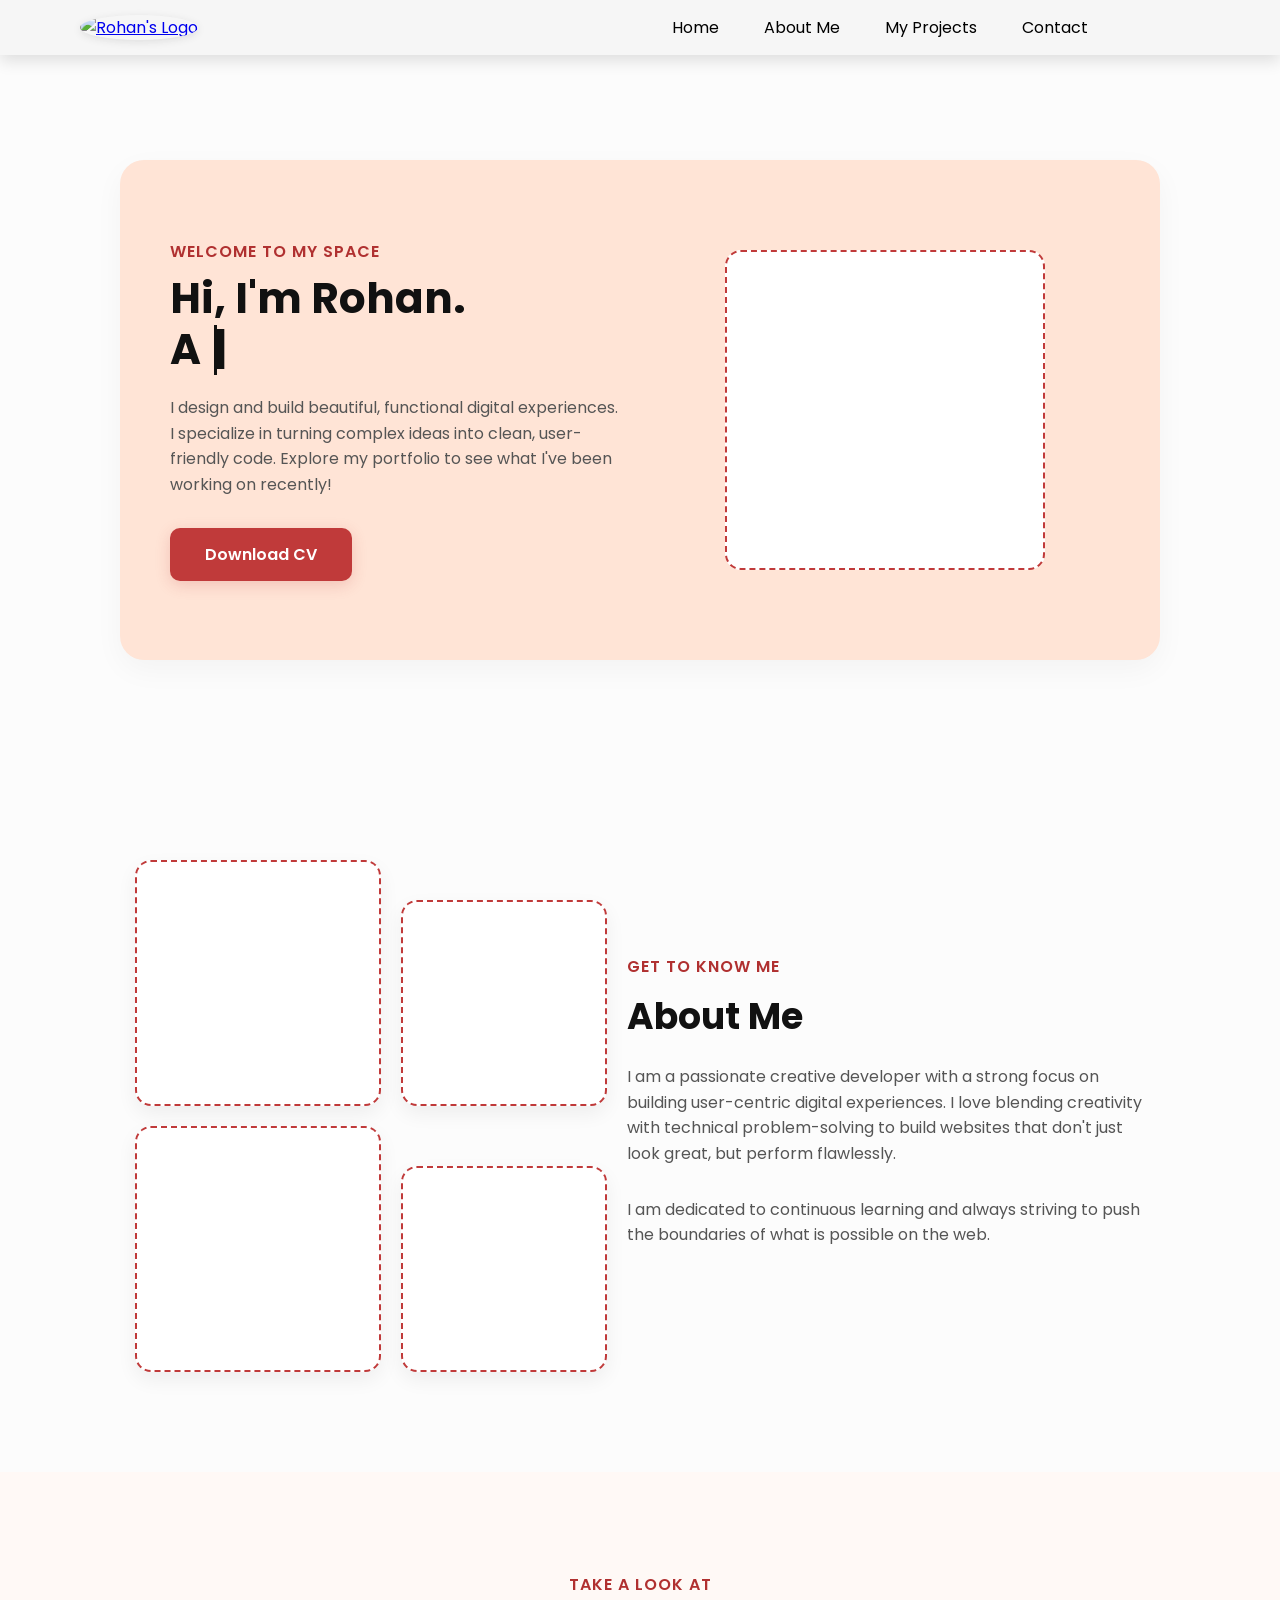
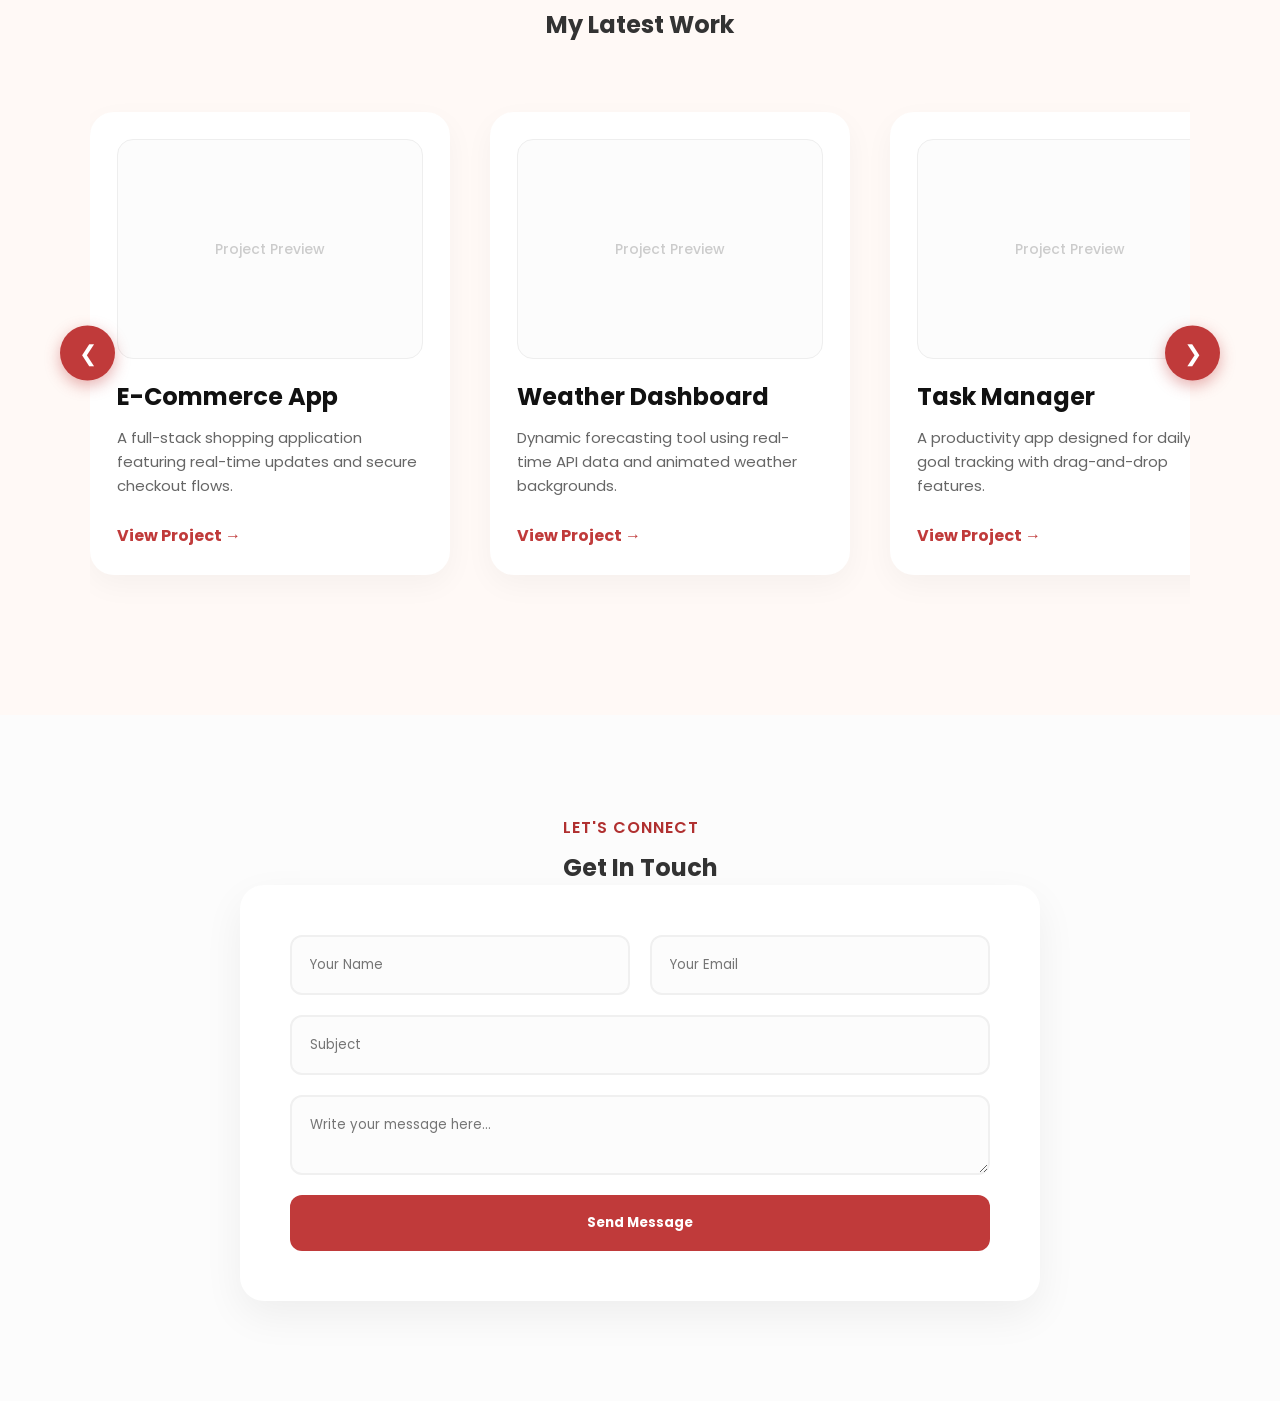
==== index.html @ f11933ed "Add files via upload" ====
<!DOCTYPE html>
<html lang="en">
<head>
    <meta charset="UTF-8">
    <meta name="viewport" content="width=device-width, initial-scale=1.0">
    <title>Rohan - Portfolio</title>
    <link rel="preconnect" href="https://fonts.googleapis.com">
    <link rel="preconnect" href="https://fonts.gstatic.com" crossorigin>
    <link href="https://fonts.googleapis.com/css2?family=Poppins:wght@400;600;700&display=swap" rel="stylesheet">
    <style>
        html {
            scroll-behavior: smooth; 
        }

        * {
            margin: 0;
            padding: 0;
            box-sizing: border-box;
            font-family: 'Poppins', sans-serif;
        }

        body {
            background-color: #fcfcfc;
            color: #333;
            /* Added padding-top because the navbar is now fixed and sits on top of content */
            padding-top: 100px; 
        }

        /* --- FIXED NAVIGATION BAR --- */
        nav {
            display: flex;
            justify-content: space-between;
            align-items: center;
            padding: 15px 80px; 
            background-color: rgba(245, 245, 245, 0.85); /* Semi-transparent */
            backdrop-filter: blur(12px); /* Modern "Frosted Glass" effect */
            box-shadow: 0 6px 15px rgba(0,0,0,0.12); 
            position: fixed; /* Locked to the top */
            width: 100%;
            top: 0;
            left: 0;
            z-index: 2000;
        }

        .nav-logo {
            width: 60px; 
            height: 60px;
            border-radius: 50%; 
            object-fit: cover; 
            box-shadow: 0 2px 8px rgba(0,0,0,0.1); 
            transition: transform 0.4s cubic-bezier(0.175, 0.885, 0.32, 1.275);
        }

        .nav-logo:hover {
            transform: scale(1.15) rotate(5deg); 
        }

        nav .right { margin-right: 10%; }
        nav ul { display: flex; list-style: none; gap: 45px; }
        nav ul li a {
            text-decoration: none;
            color: #000000; 
            font-weight: 400;
            position: relative;
            padding-bottom: 5px; 
            transition: color 0.3s ease; 
        }

        nav ul li a::after {
            content: '';
            position: absolute;
            left: 0;
            bottom: 0;
            width: 100%;
            height: 3px;               
            background-color: #c03a3a; 
            transform: scaleX(0);      
            transform-origin: center;  
            transition: transform 0.3s ease-in-out; 
        }

        nav ul li a:hover::after { transform: scaleX(1); }
        nav ul li a:hover { color: #c03a3a; }

        /* --- HERO SECTION --- */
        .hero-section {
            padding: 60px 80px 80px 80px; 
            display: flex;
            justify-content: center;
            margin: 0 40px; 
        }

        .hero-container {
            background-color: #ffe4d6; 
            width: 100%;
            max-width: 1100px;
            min-height: 500px; 
            display: flex;
            align-items: center; 
            justify-content: space-between;
            padding: 60px 50px; 
            border-radius: 24px; 
            box-shadow: 0 10px 30px rgba(0, 0, 0, 0.04); 
            gap: 40px;
        }

        .hero-text { flex: 1; min-height: 200px; }
        .subheading {
            color: #b03030; 
            font-weight: 600;
            font-size: 16px;
            text-transform: uppercase;
            letter-spacing: 1px;
            margin-bottom: 10px;
        }

        .hero-text h2 {
            font-size: 42px;
            font-weight: 700;
            line-height: 1.2;
            color: #111;
            margin-bottom: 20px;
        }

        .cursor { display: inline-block; width: 3px; background-color: #111; margin-left: 4px; animation: blink 0.8s infinite; }
        @keyframes blink { 0%, 100% { opacity: 1; } 50% { opacity: 0; } }

        p.description { font-size: 16px; color: #555; line-height: 1.6; margin-bottom: 30px; }

        .hero-btn {
            display: inline-block;
            background-color: #c03a3a;
            color: #fff;
            text-decoration: none;
            padding: 14px 35px;
            border-radius: 10px;
            font-weight: 600;
            transition: all 0.3s ease;
            box-shadow: 0 4px 15px rgba(192, 58, 58, 0.2);
        }

        .hero-btn:hover { background-color: #a02e2e; transform: translateY(-3px); box-shadow: 0 8px 20px rgba(192, 58, 58, 0.3); }

        .hero-image-area { flex: 1; display: flex; justify-content: center; align-items: center; }
        .hero-image-placeholder {
            width: 320px;
            height: 320px;
            background-color: #ffffff; 
            border: 2px dashed #c03a3a; 
            border-radius: 16px; 
            transition: all 0.4s cubic-bezier(0.175, 0.885, 0.32, 1.275);
            cursor: pointer; 
        }

        .hero-image-placeholder:hover { transform: scale(1.05) rotate(-2deg); box-shadow: 0 15px 35px rgba(192, 58, 58, 0.15); }

        /* --- ABOUT SECTION --- */
        .about-section { padding: 80px 80px 60px 80px; display: flex; justify-content: center; margin: 0 40px; }
        .about-container { width: 100%; max-width: 1100px; display: flex; align-items: center; justify-content: space-between; gap: 60px; padding: 40px 15px; }
        .about-images-wrapper { flex: 1; max-width: 450px; }
        .about-image-grid { display: grid; grid-template-columns: repeat(2, 1fr); gap: 20px; }
        .img-slot {
            width: 100%;
            aspect-ratio: 1; 
            background-color: #ffffff;
            border: 2px dashed #c03a3a; 
            border-radius: 16px;
            box-shadow: 0 8px 20px rgba(0,0,0,0.06);
            animation: float 4s ease-in-out infinite;
        }

        .img-slot:nth-child(even) { margin-top: 40px; }
        @keyframes float { 0% { transform: translateY(0px); } 50% { transform: translateY(-15px); } 100% { transform: translateY(0px); } }

        .about-text { flex: 1.2; }
        .about-text h2 { font-size: 36px; font-weight: 700; color: #111; margin-bottom: 20px; }

        /* --- PROJECTS SECTION (LIGHT COLOUR FILL) --- */
        .projects-section {
            background-color: #fff9f6; /* Very light themed fill */
            padding: 100px 80px;
            display: flex;
            flex-direction: column;
            align-items: center;
            width: 100%;
        }

        .projects-header { text-align: center; margin-bottom: 50px; width: 100%; max-width: 1100px; }

        .carousel-container { position: relative; width: 100%; max-width: 1100px; display: flex; align-items: center; }

        .scroll-arrow {
            position: absolute;
            top: 50%;
            transform: translateY(-50%);
            background-color: #c03a3a;
            color: #fff;
            border: none;
            border-radius: 50%;
            width: 55px;
            height: 55px;
            font-size: 22px;
            cursor: pointer;
            box-shadow: 0 5px 15px rgba(192, 58, 58, 0.4);
            display: flex;
            align-items: center;
            justify-content: center;
            transition: all 0.3s ease;
            z-index: 10;
        }

        .scroll-arrow:hover { background-color: #a02e2e; transform: translateY(-50%) scale(1.15); }
        .left-arrow { left: -30px; }
        .right-arrow { right: -30px; }

        .projects-wrapper {
            display: flex;
            gap: 40px;
            width: 100%;
            overflow-x: auto; 
            padding: 20px 10px 40px 10px; 
            scroll-snap-type: x mandatory; 
            scrollbar-width: none; /* Hide scrollbar for clean look */
        }

        .projects-wrapper::-webkit-scrollbar { display: none; }

        .project-card {
            min-width: 360px; 
            background-color: #fff;
            border-radius: 24px;
            padding: 25px;
            border: 2px solid transparent;
            box-shadow: 0 10px 30px rgba(0,0,0,0.04);
            scroll-snap-align: start; 
            transition: all 0.4s cubic-bezier(0.165, 0.84, 0.44, 1);
        }

        /* POP ANIMATION ON HOVER */
        .project-card:hover {
            transform: translateY(-15px) scale(1.02);
            border-color: #c03a3a;
            box-shadow: 0 20px 40px rgba(192, 58, 58, 0.12); 
        }

        .project-img {
            width: 100%;
            height: 220px;
            background-color: #fcfcfc;
            border: 1px solid #eee;
            border-radius: 16px;
            margin-bottom: 20px;
            overflow: hidden;
            position: relative;
        }

        /* ZOOM ANIMATION FOR IMAGE SLOT */
        .project-img::after {
            content: 'Project Preview';
            position: absolute;
            top: 50%; left: 50%;
            transform: translate(-50%, -50%);
            color: #ccc;
            font-size: 14px;
            font-weight: 500;
            transition: transform 0.5s ease;
        }

        .project-card:hover .project-img::after { transform: translate(-50%, -50%) scale(1.4); color: #c03a3a; }

        .project-info h3 { font-size: 24px; color: #111; margin-bottom: 12px; }
        .project-info p { font-size: 15px; color: #666; margin-bottom: 25px; line-height: 1.6; }

        .project-link {
            color: #c03a3a;
            font-weight: 700;
            text-decoration: none;
            display: inline-flex;
            align-items: center;
            gap: 8px;
        }

        /* --- CONTACT SECTION --- */
        .contact-section { padding: 100px 80px; display: flex; flex-direction: column; align-items: center; }
        .contact-container {
            width: 100%;
            max-width: 800px;
            background-color: #fff;
            padding: 50px;
            border-radius: 24px;
            box-shadow: 0 15px 40px rgba(0, 0, 0, 0.06);
        }

        .contact-form { display: flex; flex-direction: column; gap: 20px; }
        .input-row { display: flex; gap: 20px; }
        .input-row input { flex: 1; }
        .contact-form input, .contact-form textarea {
            width: 100%; padding: 18px; border: 2px solid #f0f0f0; border-radius: 12px; background-color: #fcfcfc; transition: all 0.3s ease; outline: none;
        }
        .contact-form input:focus, .contact-form textarea:focus { border-color: #c03a3a; background-color: #fff; box-shadow: 0 0 0 4px rgba(192, 58, 58, 0.08); }
        .submit-btn {
            background-color: #c03a3a; color: #fff; border: none; padding: 18px; border-radius: 12px; font-weight: 700; cursor: pointer; transition: all 0.3s ease;
        }
        .submit-btn:hover { background-color: #a02e2e; transform: scale(1.02); }

        /* --- ADVANCED SCROLL REVEALS --- */
        .fade-in-up { opacity: 0; transform: translateY(40px); transition: all 0.8s ease-out; }
        .fade-in-left { opacity: 0; transform: translateX(-50px); transition: all 1.2s ease-out; }
        .fade-in-right { opacity: 0; transform: translateX(50px); transition: all 1.2s ease-out; }
        
        /* New Scale-in animation specifically for Project Cards */
        .pop-in { opacity: 0; transform: scale(0.9); transition: all 0.6s cubic-bezier(0.175, 0.885, 0.32, 1.275); }
        
        .visible { opacity: 1; transform: translate(0) scale(1); }
    </style>
</head>
<body>
   <header>
        <nav>
            <div class="left">
                <a href="#"><img src="WhatsApp Image 2026-06-02 at 3.08.14 PM.jpeg" alt="Rohan's Logo" class="nav-logo"></a>
            </div>
            <div class="right">
                <ul>
                    <li><a href="#home">Home</a></li>
                    <li><a href="#about">About Me</a></li>
                    <li><a href="#projects">My Projects</a></li>
                    <li><a href="#contact">Contact</a></li>
                </ul>
            </div>
        </nav>
   </header>

   <main>
       <section id="home" class="hero-section">
           <div class="hero-container fade-in-up">
               <div class="hero-text">
                   <p class="subheading">Welcome to my space</p>
                   <h2>
                       <span id="line1"></span><br>
                       <span id="line2"></span>
                       <span id="cursor" class="cursor">|</span>
                   </h2>
                   <p class="description">I design and build beautiful, functional digital experiences. I specialize in turning complex ideas into clean, user-friendly code. Explore my portfolio to see what I've been working on recently!</p>
                   <a href="#" class="hero-btn">Download CV</a>
               </div>
               <div class="hero-image-area">
                   <div class="hero-image-placeholder"></div>
               </div>
           </div>
       </section>

       <section id="about" class="about-section">
           <div class="about-container">
               <div class="about-images-wrapper fade-in-right">
                   <div class="about-image-grid">
                       <div class="img-slot"></div>
                       <div class="img-slot"></div>
                       <div class="img-slot"></div>
                       <div class="img-slot"></div>
                   </div>
               </div>
               <div class="about-text fade-in-left">
                   <p class="subheading">Get to know me</p>
                   <h2>About Me</h2>
                   <p class="description">I am a passionate creative developer with a strong focus on building user-centric digital experiences. I love blending creativity with technical problem-solving to build websites that don't just look great, but perform flawlessly.</p>
                   <p class="description">I am dedicated to continuous learning and always striving to push the boundaries of what is possible on the web.</p>
               </div>
           </div>
       </section>

       <section id="projects" class="projects-section">
           <div class="projects-header fade-in-up">
               <p class="subheading">Take a look at</p>
               <h2>My Latest Work</h2>
           </div>

           <div class="carousel-container pop-in">
               <button class="scroll-arrow left-arrow" id="scrollLeftBtn">&#10094;</button>
               <div class="projects-wrapper" id="projectsSlider">
                   
                   <div class="project-card">
                       <div class="project-img"></div>
                       <div class="project-info">
                           <h3>E-Commerce App</h3>
                           <p>A full-stack shopping application featuring real-time updates and secure checkout flows.</p>
                           <a href="#" class="project-link">View Project &rarr;</a>
                       </div>
                   </div>

                   <div class="project-card">
                       <div class="project-img"></div>
                       <div class="project-info">
                           <h3>Weather Dashboard</h3>
                           <p>Dynamic forecasting tool using real-time API data and animated weather backgrounds.</p>
                           <a href="#" class="project-link">View Project &rarr;</a>
                       </div>
                   </div>

                   <div class="project-card">
                       <div class="project-img"></div>
                       <div class="project-info">
                           <h3>Task Manager</h3>
                           <p>A productivity app designed for daily goal tracking with drag-and-drop features.</p>
                           <a href="#" class="project-link">View Project &rarr;</a>
                       </div>
                   </div>

                   <div class="project-card">
                       <div class="project-img"></div>
                       <div class="project-info">
                           <h3>Agency Web</h3>
                           <p>A modern creative agency template featuring GSAP animations and clean typography.</p>
                           <a href="#" class="project-link">View Project &rarr;</a>
                       </div>
                   </div>

               </div>
               <button class="scroll-arrow right-arrow" id="scrollRightBtn">&#10095;</button>
           </div>
       </section>

       <section id="contact" class="contact-section">
           <div class="contact-header fade-in-up">
               <p class="subheading">Let's connect</p>
               <h2>Get In Touch</h2>
           </div>
           <div class="contact-container fade-in-up">
               <form class="contact-form">
                   <div class="input-row">
                       <input type="text" placeholder="Your Name" required>
                       <input type="email" placeholder="Your Email" required>
                   </div>
                   <input type="text" placeholder="Subject" required>
                   <textarea placeholder="Write your message here..." required></textarea>
                   <button type="submit" class="submit-btn">Send Message</button>
               </form>
           </div>
       </section>
   </main>

   <script>
       // TYPEWRITER
       const textLine1 = "Hi, I'm Rohan.";
       const textLine2 = "A Creative Designer & Developer.";
       const speed = 75; 
       let i = 0, j = 0;

       function typeWriter() {
           if (i < textLine1.length) {
               document.getElementById("line1").innerHTML += textLine1.charAt(i); i++;
               setTimeout(typeWriter, speed);
           } else if (j === 0) {
               setTimeout(typeLine2, 300); 
           }
       }
       function typeLine2() {
           if (j < textLine2.length) {
               document.getElementById("line2").innerHTML += textLine2.charAt(j); j++;
               setTimeout(typeLine2, speed);
           } else {
               document.getElementById("cursor").style.display = "none";
           }
       }
       window.onload = typeWriter;

       // INTERSECTION OBSERVER
       const observer = new IntersectionObserver((entries) => {
           entries.forEach(entry => {
               if (entry.isIntersecting) {
                   entry.target.classList.add('visible');
               }
           });
       }, { threshold: 0.1 });

       document.querySelectorAll('.fade-in-left, .fade-in-right, .fade-in-up, .pop-in').forEach((el) => {
           observer.observe(el);
       });

       // CAROUSEL LOGIC
       const slider = document.getElementById('projectsSlider');
       const scrollAmount = 400; 

       document.getElementById('scrollLeftBtn').addEventListener('click', () => {
           slider.scrollBy({ left: -scrollAmount, behavior: 'smooth' });
       });

       document.getElementById('scrollRightBtn').addEventListener('click', () => {
           slider.scrollBy({ left: scrollAmount, behavior: 'smooth' });
       });
   </script>
</body>
</html>
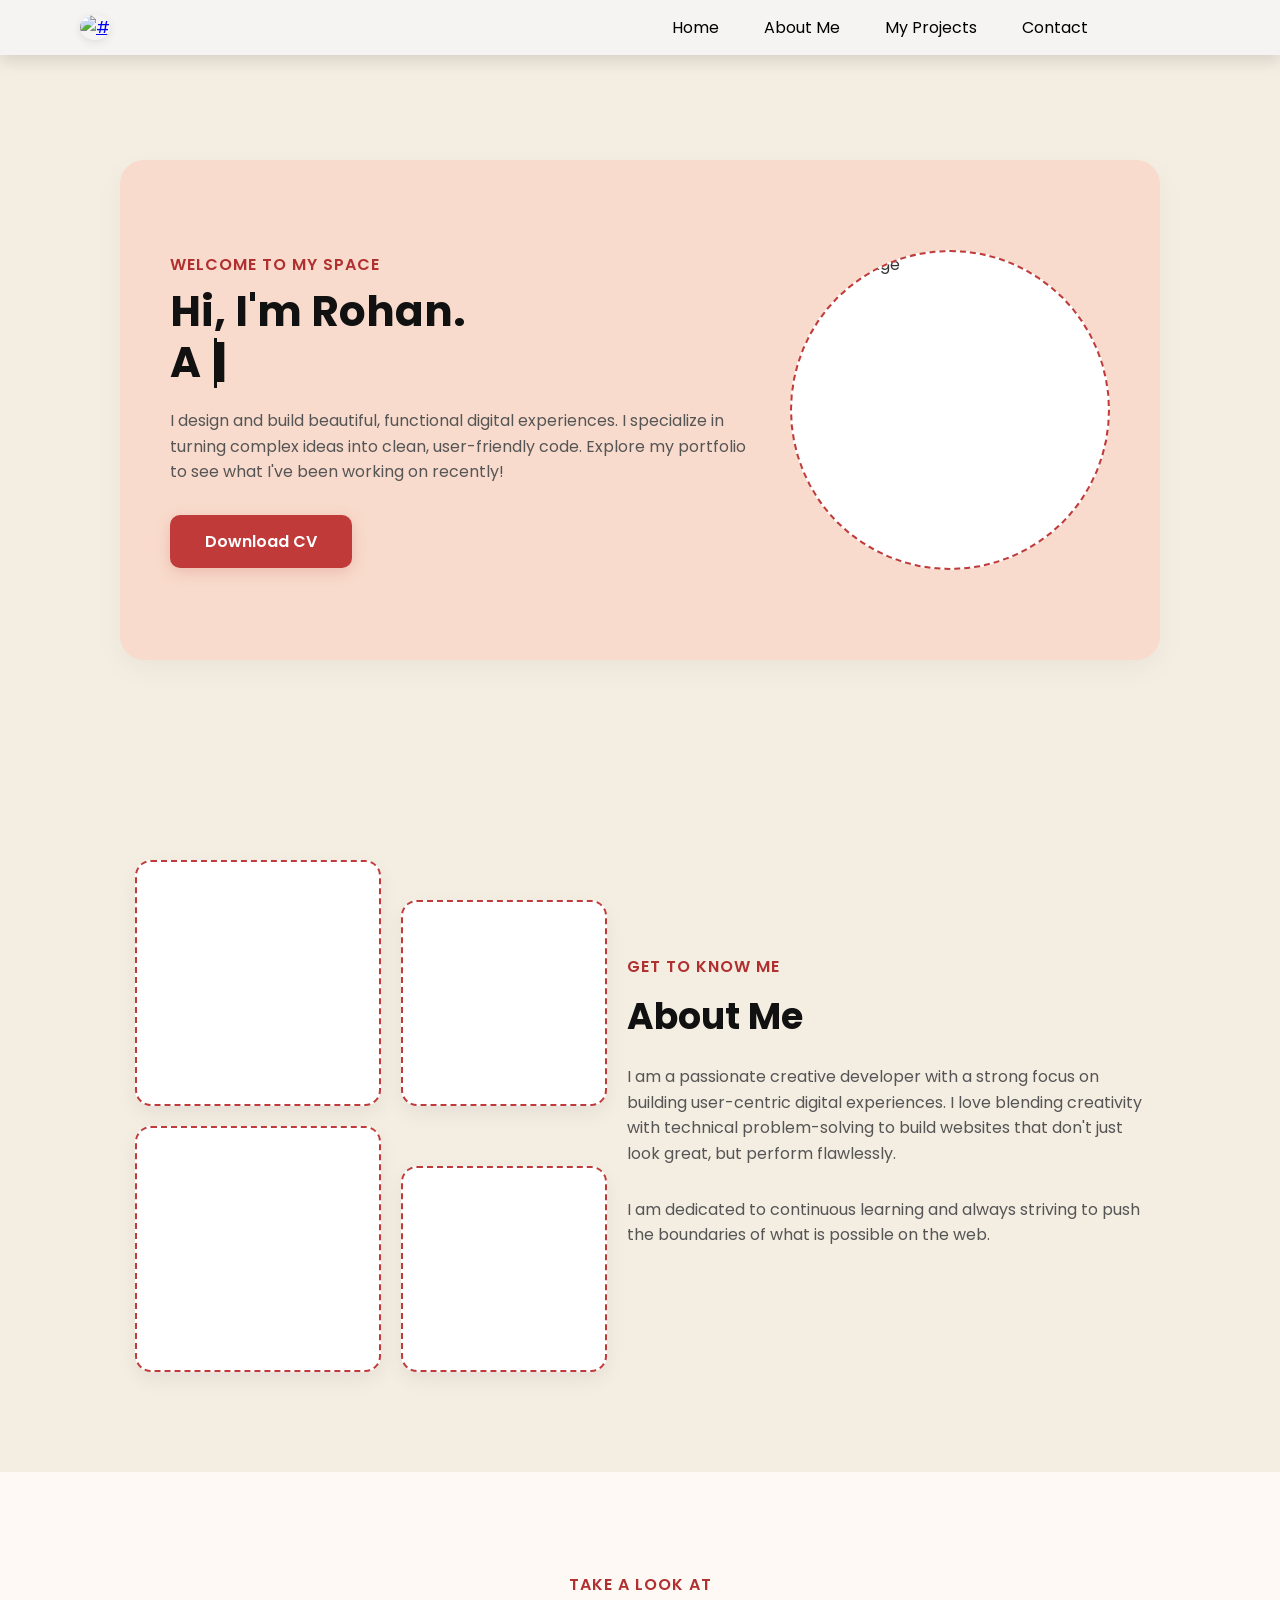
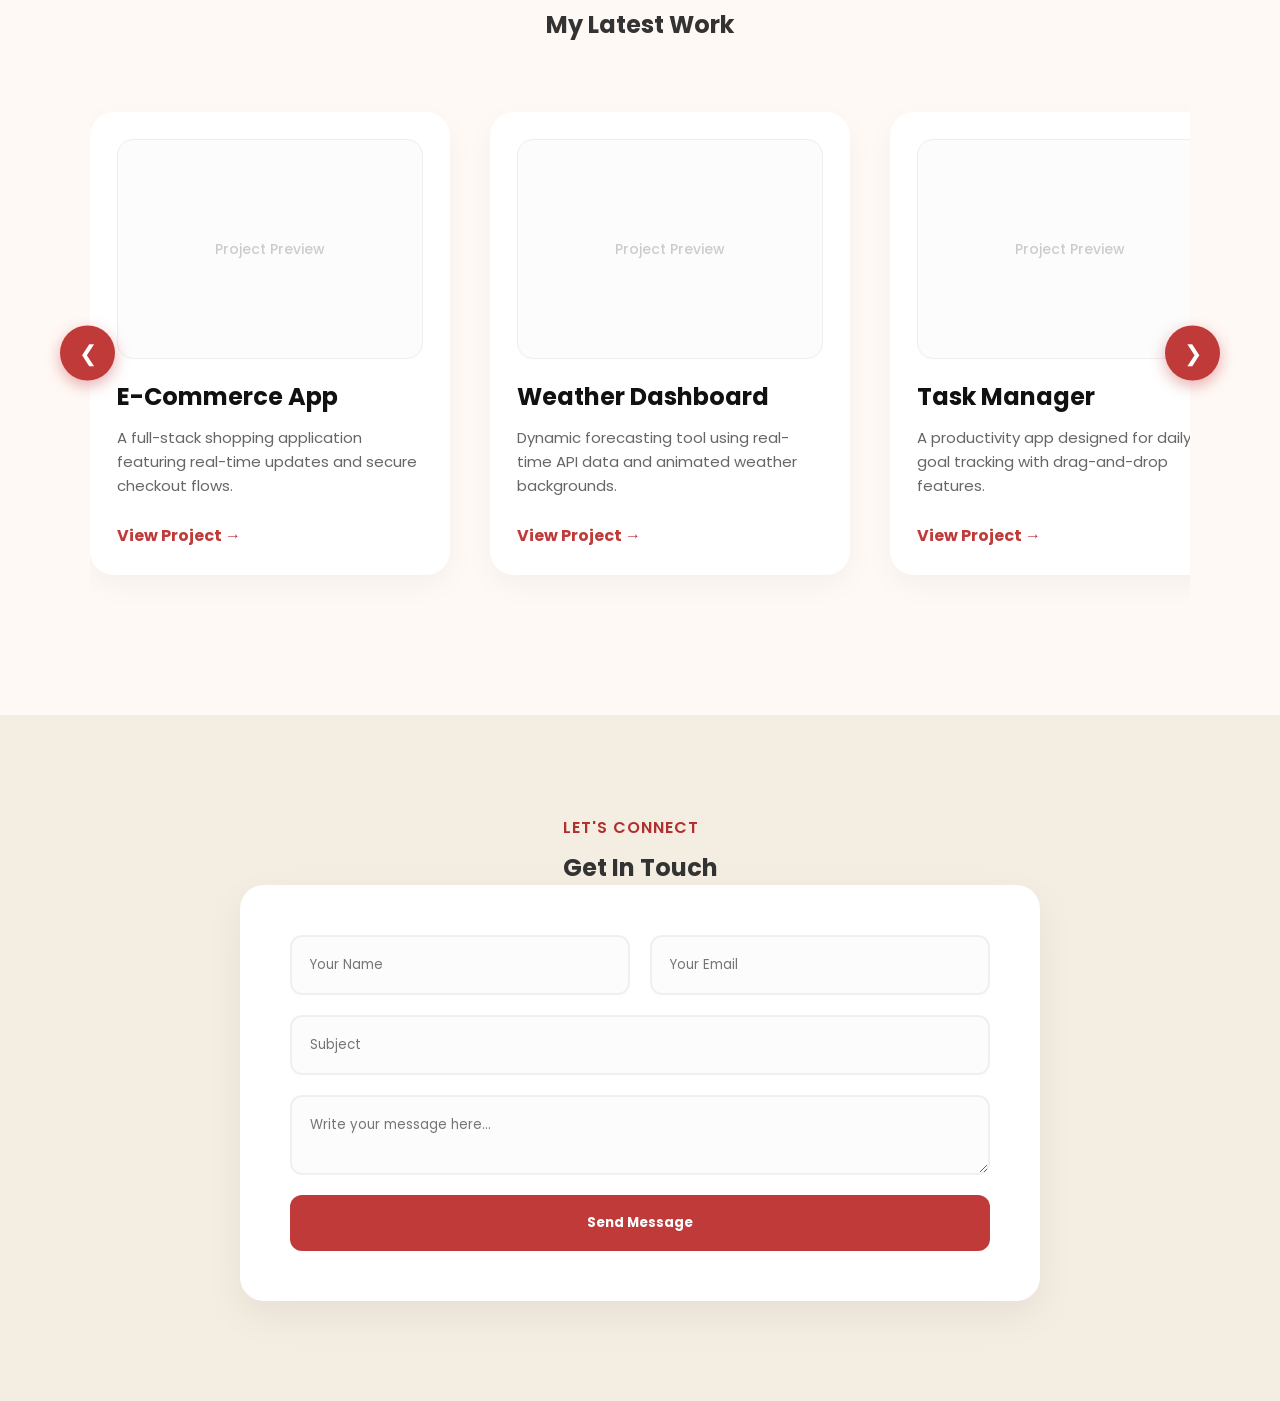
==== commit e41be9da: "Update index.html" ====
--- a/index.html
+++ b/index.html
@@ -20,10 +20,10 @@
         }
 
         body {
-            background-color: #fcfcfc;
+            background-color: #f1e8dbc7;
             color: #333;
-            /* Added padding-top because the navbar is now fixed and sits on top of content */
             padding-top: 100px; 
+            overflow-x: hidden;
         }
 
         /* --- FIXED NAVIGATION BAR --- */
@@ -32,10 +32,10 @@
             justify-content: space-between;
             align-items: center;
             padding: 15px 80px; 
-            background-color: rgba(245, 245, 245, 0.85); /* Semi-transparent */
-            backdrop-filter: blur(12px); /* Modern "Frosted Glass" effect */
+            background-color: rgba(245, 245, 245, 0.85);
+            backdrop-filter: blur(12px); 
             box-shadow: 0 6px 15px rgba(0,0,0,0.12); 
-            position: fixed; /* Locked to the top */
+            position: fixed; 
             width: 100%;
             top: 0;
             left: 0;
@@ -82,6 +82,34 @@
         nav ul li a:hover::after { transform: scaleX(1); }
         nav ul li a:hover { color: #c03a3a; }
 
+        /* Hamburger Menu Icon */
+        .hamburger {
+            display: none;
+            flex-direction: column;
+            cursor: pointer;
+            gap: 6px;
+            z-index: 2100;
+        }
+
+        .hamburger span {
+            width: 30px;
+            height: 3px;
+            background-color: #111;
+            border-radius: 3px;
+            transition: all 0.3s ease;
+        }
+
+        /* Hamburger Animation */
+        .hamburger.active span:nth-child(1) {
+            transform: translateY(9px) rotate(45deg);
+        }
+        .hamburger.active span:nth-child(2) {
+            opacity: 0;
+        }
+        .hamburger.active span:nth-child(3) {
+            transform: translateY(-9px) rotate(-45deg);
+        }
+
         /* --- HERO SECTION --- */
         .hero-section {
             padding: 60px 80px 80px 80px; 
@@ -91,7 +119,7 @@
         }
 
         .hero-container {
-            background-color: #ffe4d6; 
+            background-color: #f8dbcc; 
             width: 100%;
             max-width: 1100px;
             min-height: 500px; 
@@ -143,11 +171,12 @@
 
         .hero-image-area { flex: 1; display: flex; justify-content: center; align-items: center; }
         .hero-image-placeholder {
-            width: 320px;
-            height: 320px;
+            width: 320px !important;
+            height: 320px !important;
             background-color: #ffffff; 
             border: 2px dashed #c03a3a; 
-            border-radius: 16px; 
+            border-radius: 50% !important; 
+            object-fit: cover !important;
             transition: all 0.4s cubic-bezier(0.175, 0.885, 0.32, 1.275);
             cursor: pointer; 
         }
@@ -175,9 +204,9 @@
         .about-text { flex: 1.2; }
         .about-text h2 { font-size: 36px; font-weight: 700; color: #111; margin-bottom: 20px; }
 
-        /* --- PROJECTS SECTION (LIGHT COLOUR FILL) --- */
+        /* --- PROJECTS SECTION --- */
         .projects-section {
-            background-color: #fff9f6; /* Very light themed fill */
+            background-color: #fff9f6;
             padding: 100px 80px;
             display: flex;
             flex-direction: column;
@@ -220,7 +249,7 @@
             overflow-x: auto; 
             padding: 20px 10px 40px 10px; 
             scroll-snap-type: x mandatory; 
-            scrollbar-width: none; /* Hide scrollbar for clean look */
+            scrollbar-width: none; 
         }
 
         .projects-wrapper::-webkit-scrollbar { display: none; }
@@ -236,7 +265,6 @@
             transition: all 0.4s cubic-bezier(0.165, 0.84, 0.44, 1);
         }
 
-        /* POP ANIMATION ON HOVER */
         .project-card:hover {
             transform: translateY(-15px) scale(1.02);
             border-color: #c03a3a;
@@ -254,7 +282,6 @@
             position: relative;
         }
 
-        /* ZOOM ANIMATION FOR IMAGE SLOT */
         .project-img::after {
             content: 'Project Preview';
             position: absolute;
@@ -303,24 +330,101 @@
         }
         .submit-btn:hover { background-color: #a02e2e; transform: scale(1.02); }
 
-        /* --- ADVANCED SCROLL REVEALS --- */
+        /* --- SCROLL REVEALS --- */
         .fade-in-up { opacity: 0; transform: translateY(40px); transition: all 0.8s ease-out; }
         .fade-in-left { opacity: 0; transform: translateX(-50px); transition: all 1.2s ease-out; }
         .fade-in-right { opacity: 0; transform: translateX(50px); transition: all 1.2s ease-out; }
-        
-        /* New Scale-in animation specifically for Project Cards */
         .pop-in { opacity: 0; transform: scale(0.9); transition: all 0.6s cubic-bezier(0.175, 0.885, 0.32, 1.275); }
-        
         .visible { opacity: 1; transform: translate(0) scale(1); }
+
+        /* ========================================= */
+        /* --- MEDIA QUERIES FOR RESPONSIVENESS ---  */
+        /* ========================================= */
+
+        /* Tablets and smaller desktops */
+        @media (max-width: 992px) {
+            nav { padding: 15px 40px; }
+            .hero-section, .about-section, .projects-section, .contact-section {
+                padding: 60px 40px;
+                margin: 0;
+            }
+            .hero-container, .about-container {
+                flex-direction: column;
+                text-align: center;
+                gap: 40px;
+                padding: 40px 30px;
+            }
+            .hero-container { flex-direction: column-reverse; } /* Puts text below image */
+            .hero-image-placeholder {
+                width: 250px !important;
+                height: 250px !important;
+            }
+            .about-images-wrapper { max-width: 100%; width: 80%; }
+        }
+
+        /* Mobile Devices */
+        @media (max-width: 768px) {
+            nav { padding: 15px 20px; }
+            nav .right { margin-right: 0; }
+            
+            /* Enable Hamburger & Mobile Menu Layout */
+            .hamburger { display: flex; }
+            .right {
+                position: fixed;
+                top: 0;
+                right: -100%; /* Hidden off-screen initially */
+                width: 70%;
+                height: 100vh;
+                background-color: rgba(255, 255, 255, 0.98);
+                display: flex;
+                flex-direction: column;
+                justify-content: center;
+                align-items: center;
+                transition: right 0.4s ease;
+                box-shadow: -10px 0 20px rgba(0,0,0,0.1);
+                z-index: 2000;
+            }
+            .right.active-menu { right: 0; } /* Class toggled by JS */
+            
+            nav ul { flex-direction: column; gap: 30px; }
+            nav ul li a { font-size: 20px; }
+
+            .hero-section, .about-section, .projects-section, .contact-section { padding: 40px 20px; }
+            .hero-text h2 { font-size: 32px; }
+            .about-text h2 { font-size: 28px; }
+
+            .input-row { flex-direction: column; gap: 20px; }
+            .contact-container { padding: 30px 20px; }
+            
+            /* Projects Section Adjustments */
+            .scroll-arrow { display: none; } /* Native swipe is better on mobile */
+            .project-card { min-width: 280px; }
+        }
+
+        /* Extra Small Mobile Devices */
+        @media (max-width: 480px) {
+            .hero-text h2 { font-size: 28px; }
+            .hero-image-placeholder {
+                width: 200px !important;
+                height: 200px !important;
+            }
+            .about-image-grid { grid-template-columns: 1fr; } /* Stack image grid */
+            .img-slot:nth-child(even) { margin-top: 0; } 
+        }
     </style>
 </head>
 <body>
-   <header>
+    <header>
         <nav>
             <div class="left">
-                <a href="#"><img src="WhatsApp Image 2026-06-02 at 3.08.14 PM.jpeg" alt="Rohan's Logo" class="nav-logo"></a>
-            </div>
-            <div class="right">
+                <a href="#"><img src="logo.jpeg" alt="#" class="nav-logo"></a>
+            </div>
+            <div class="hamburger" id="hamburger">
+                <span></span>
+                <span></span>
+                <span></span>
+            </div>
+            <div class="right" id="navMenu">
                 <ul>
                     <li><a href="#home">Home</a></li>
                     <li><a href="#about">About Me</a></li>
@@ -329,165 +433,180 @@
                 </ul>
             </div>
         </nav>
-   </header>
-
-   <main>
-       <section id="home" class="hero-section">
-           <div class="hero-container fade-in-up">
-               <div class="hero-text">
-                   <p class="subheading">Welcome to my space</p>
-                   <h2>
-                       <span id="line1"></span><br>
-                       <span id="line2"></span>
-                       <span id="cursor" class="cursor">|</span>
-                   </h2>
-                   <p class="description">I design and build beautiful, functional digital experiences. I specialize in turning complex ideas into clean, user-friendly code. Explore my portfolio to see what I've been working on recently!</p>
-                   <a href="#" class="hero-btn">Download CV</a>
-               </div>
-               <div class="hero-image-area">
-                   <div class="hero-image-placeholder"></div>
-               </div>
-           </div>
-       </section>
-
-       <section id="about" class="about-section">
-           <div class="about-container">
-               <div class="about-images-wrapper fade-in-right">
-                   <div class="about-image-grid">
-                       <div class="img-slot"></div>
-                       <div class="img-slot"></div>
-                       <div class="img-slot"></div>
-                       <div class="img-slot"></div>
-                   </div>
-               </div>
-               <div class="about-text fade-in-left">
-                   <p class="subheading">Get to know me</p>
-                   <h2>About Me</h2>
-                   <p class="description">I am a passionate creative developer with a strong focus on building user-centric digital experiences. I love blending creativity with technical problem-solving to build websites that don't just look great, but perform flawlessly.</p>
-                   <p class="description">I am dedicated to continuous learning and always striving to push the boundaries of what is possible on the web.</p>
-               </div>
-           </div>
-       </section>
-
-       <section id="projects" class="projects-section">
-           <div class="projects-header fade-in-up">
-               <p class="subheading">Take a look at</p>
-               <h2>My Latest Work</h2>
-           </div>
-
-           <div class="carousel-container pop-in">
-               <button class="scroll-arrow left-arrow" id="scrollLeftBtn">&#10094;</button>
-               <div class="projects-wrapper" id="projectsSlider">
-                   
-                   <div class="project-card">
-                       <div class="project-img"></div>
-                       <div class="project-info">
-                           <h3>E-Commerce App</h3>
-                           <p>A full-stack shopping application featuring real-time updates and secure checkout flows.</p>
-                           <a href="#" class="project-link">View Project &rarr;</a>
-                       </div>
-                   </div>
-
-                   <div class="project-card">
-                       <div class="project-img"></div>
-                       <div class="project-info">
-                           <h3>Weather Dashboard</h3>
-                           <p>Dynamic forecasting tool using real-time API data and animated weather backgrounds.</p>
-                           <a href="#" class="project-link">View Project &rarr;</a>
-                       </div>
-                   </div>
-
-                   <div class="project-card">
-                       <div class="project-img"></div>
-                       <div class="project-info">
-                           <h3>Task Manager</h3>
-                           <p>A productivity app designed for daily goal tracking with drag-and-drop features.</p>
-                           <a href="#" class="project-link">View Project &rarr;</a>
-                       </div>
-                   </div>
-
-                   <div class="project-card">
-                       <div class="project-img"></div>
-                       <div class="project-info">
-                           <h3>Agency Web</h3>
-                           <p>A modern creative agency template featuring GSAP animations and clean typography.</p>
-                           <a href="#" class="project-link">View Project &rarr;</a>
-                       </div>
-                   </div>
-
-               </div>
-               <button class="scroll-arrow right-arrow" id="scrollRightBtn">&#10095;</button>
-           </div>
-       </section>
-
-       <section id="contact" class="contact-section">
-           <div class="contact-header fade-in-up">
-               <p class="subheading">Let's connect</p>
-               <h2>Get In Touch</h2>
-           </div>
-           <div class="contact-container fade-in-up">
-               <form class="contact-form">
-                   <div class="input-row">
-                       <input type="text" placeholder="Your Name" required>
-                       <input type="email" placeholder="Your Email" required>
-                   </div>
-                   <input type="text" placeholder="Subject" required>
-                   <textarea placeholder="Write your message here..." required></textarea>
-                   <button type="submit" class="submit-btn">Send Message</button>
-               </form>
-           </div>
-       </section>
-   </main>
-
-   <script>
-       // TYPEWRITER
-       const textLine1 = "Hi, I'm Rohan.";
-       const textLine2 = "A Creative Designer & Developer.";
-       const speed = 75; 
-       let i = 0, j = 0;
-
-       function typeWriter() {
-           if (i < textLine1.length) {
-               document.getElementById("line1").innerHTML += textLine1.charAt(i); i++;
-               setTimeout(typeWriter, speed);
-           } else if (j === 0) {
-               setTimeout(typeLine2, 300); 
-           }
-       }
-       function typeLine2() {
-           if (j < textLine2.length) {
-               document.getElementById("line2").innerHTML += textLine2.charAt(j); j++;
-               setTimeout(typeLine2, speed);
-           } else {
-               document.getElementById("cursor").style.display = "none";
-           }
-       }
-       window.onload = typeWriter;
-
-       // INTERSECTION OBSERVER
-       const observer = new IntersectionObserver((entries) => {
-           entries.forEach(entry => {
-               if (entry.isIntersecting) {
-                   entry.target.classList.add('visible');
-               }
-           });
-       }, { threshold: 0.1 });
-
-       document.querySelectorAll('.fade-in-left, .fade-in-right, .fade-in-up, .pop-in').forEach((el) => {
-           observer.observe(el);
-       });
-
-       // CAROUSEL LOGIC
-       const slider = document.getElementById('projectsSlider');
-       const scrollAmount = 400; 
-
-       document.getElementById('scrollLeftBtn').addEventListener('click', () => {
-           slider.scrollBy({ left: -scrollAmount, behavior: 'smooth' });
-       });
-
-       document.getElementById('scrollRightBtn').addEventListener('click', () => {
-           slider.scrollBy({ left: scrollAmount, behavior: 'smooth' });
-       });
-   </script>
+    </header>
+
+    <main>
+        <section id="home" class="hero-section">
+            <div class="hero-container fade-in-up">
+                <div class="hero-text">
+                    <p class="subheading">Welcome to my space</p>
+                    <h2>
+                        <span id="line1"></span><br>
+                        <span id="line2"></span>
+                        <span id="cursor" class="cursor">|</span>
+                    </h2>
+                    <p class="description">I design and build beautiful, functional digital experiences. I specialize in turning complex ideas into clean, user-friendly code. Explore my portfolio to see what I've been working on recently!</p>
+                    <a href="#" class="hero-btn">Download CV</a>
+                </div>
+                <img src="my.jpeg" alt="Hero Image" class="hero-image-placeholder">
+            </div>
+        </section>
+
+        <section id="about" class="about-section">
+            <div class="about-container">
+                <div class="about-images-wrapper fade-in-right">
+                    <div class="about-image-grid">
+                        <div class="img-slot"></div>
+                        <div class="img-slot"></div>
+                        <div class="img-slot"></div>
+                        <div class="img-slot"></div>
+                    </div>
+                </div>
+                <div class="about-text fade-in-left">
+                    <p class="subheading">Get to know me</p>
+                    <h2>About Me</h2>
+                    <p class="description">I am a passionate creative developer with a strong focus on building user-centric digital experiences. I love blending creativity with technical problem-solving to build websites that don't just look great, but perform flawlessly.</p>
+                    <p class="description">I am dedicated to continuous learning and always striving to push the boundaries of what is possible on the web.</p>
+                </div>
+            </div>
+        </section>
+
+        <section id="projects" class="projects-section">
+            <div class="projects-header fade-in-up">
+                <p class="subheading">Take a look at</p>
+                <h2>My Latest Work</h2>
+            </div>
+
+            <div class="carousel-container pop-in">
+                <button class="scroll-arrow left-arrow" id="scrollLeftBtn">&#10094;</button>
+                <div class="projects-wrapper" id="projectsSlider">
+                    
+                    <div class="project-card">
+                        <div class="project-img"></div>
+                        <div class="project-info">
+                            <h3>E-Commerce App</h3>
+                            <p>A full-stack shopping application featuring real-time updates and secure checkout flows.</p>
+                            <a href="#" class="project-link">View Project &rarr;</a>
+                        </div>
+                    </div>
+
+                    <div class="project-card">
+                        <div class="project-img"></div>
+                        <div class="project-info">
+                            <h3>Weather Dashboard</h3>
+                            <p>Dynamic forecasting tool using real-time API data and animated weather backgrounds.</p>
+                            <a href="#" class="project-link">View Project &rarr;</a>
+                        </div>
+                    </div>
+
+                    <div class="project-card">
+                        <div class="project-img"></div>
+                        <div class="project-info">
+                            <h3>Task Manager</h3>
+                            <p>A productivity app designed for daily goal tracking with drag-and-drop features.</p>
+                            <a href="#" class="project-link">View Project &rarr;</a>
+                        </div>
+                    </div>
+
+                    <div class="project-card">
+                        <div class="project-img"></div>
+                        <div class="project-info">
+                            <h3>Agency Web</h3>
+                            <p>A modern creative agency template featuring GSAP animations and clean typography.</p>
+                            <a href="#" class="project-link">View Project &rarr;</a>
+                        </div>
+                    </div>
+
+                </div>
+                <button class="scroll-arrow right-arrow" id="scrollRightBtn">&#10095;</button>
+            </div>
+        </section>
+
+        <section id="contact" class="contact-section">
+            <div class="contact-header fade-in-up">
+                <p class="subheading">Let's connect</p>
+                <h2>Get In Touch</h2>
+            </div>
+            <div class="contact-container fade-in-up">
+                <form action="https://formspree.io/f/mlgkrlqr" method="POST" class="contact-form">
+                    <div class="input-row">
+                        <input type="text" name="name" placeholder="Your Name" required>
+                        <input type="email" name="email" placeholder="Your Email" required>
+                    </div>
+                    <input type="text" name="subject" placeholder="Subject" required>
+                    <textarea name="message" placeholder="Write your message here..." required></textarea>
+                    <button type="submit" class="submit-btn">Send Message</button>
+                </form>
+            </div>
+        </section>
+    </main>
+
+    <script>
+        // TYPEWRITER
+        const textLine1 = "Hi, I'm Rohan.";
+        const textLine2 = "A Creative Designer & Developer.";
+        const speed = 75; 
+        let i = 0, j = 0;
+
+        function typeWriter() {
+            if (i < textLine1.length) {
+                document.getElementById("line1").innerHTML += textLine1.charAt(i); i++;
+                setTimeout(typeWriter, speed);
+            } else if (j === 0) {
+                setTimeout(typeLine2, 300); 
+            }
+        }
+        function typeLine2() {
+            if (j < textLine2.length) {
+                document.getElementById("line2").innerHTML += textLine2.charAt(j); j++;
+                setTimeout(typeLine2, speed);
+            } else {
+                document.getElementById("cursor").style.display = "none";
+            }
+        }
+        window.onload = typeWriter;
+
+        // INTERSECTION OBSERVER
+        const observer = new IntersectionObserver((entries) => {
+            entries.forEach(entry => {
+                if (entry.isIntersecting) {
+                    entry.target.classList.add('visible');
+                }
+            });
+        }, { threshold: 0.1 });
+
+        document.querySelectorAll('.fade-in-left, .fade-in-right, .fade-in-up, .pop-in').forEach((el) => {
+            observer.observe(el);
+        });
+
+        // CAROUSEL LOGIC
+        const slider = document.getElementById('projectsSlider');
+        const scrollAmount = 400; 
+
+        document.getElementById('scrollLeftBtn').addEventListener('click', () => {
+            slider.scrollBy({ left: -scrollAmount, behavior: 'smooth' });
+        });
+
+        document.getElementById('scrollRightBtn').addEventListener('click', () => {
+            slider.scrollBy({ left: scrollAmount, behavior: 'smooth' });
+        });
+
+        // MOBILE HAMBURGER MENU LOGIC
+        const hamburger = document.getElementById('hamburger');
+        const navMenu = document.getElementById('navMenu');
+
+        hamburger.addEventListener('click', () => {
+            hamburger.classList.toggle('active');
+            navMenu.classList.toggle('active-menu');
+        });
+
+        // Close menu automatically when clicking a link
+        document.querySelectorAll('#navMenu ul li a').forEach(link => {
+            link.addEventListener('click', () => {
+                hamburger.classList.remove('active');
+                navMenu.classList.remove('active-menu');
+            });
+        });
+    </script>
 </body>
-</html>+</html>
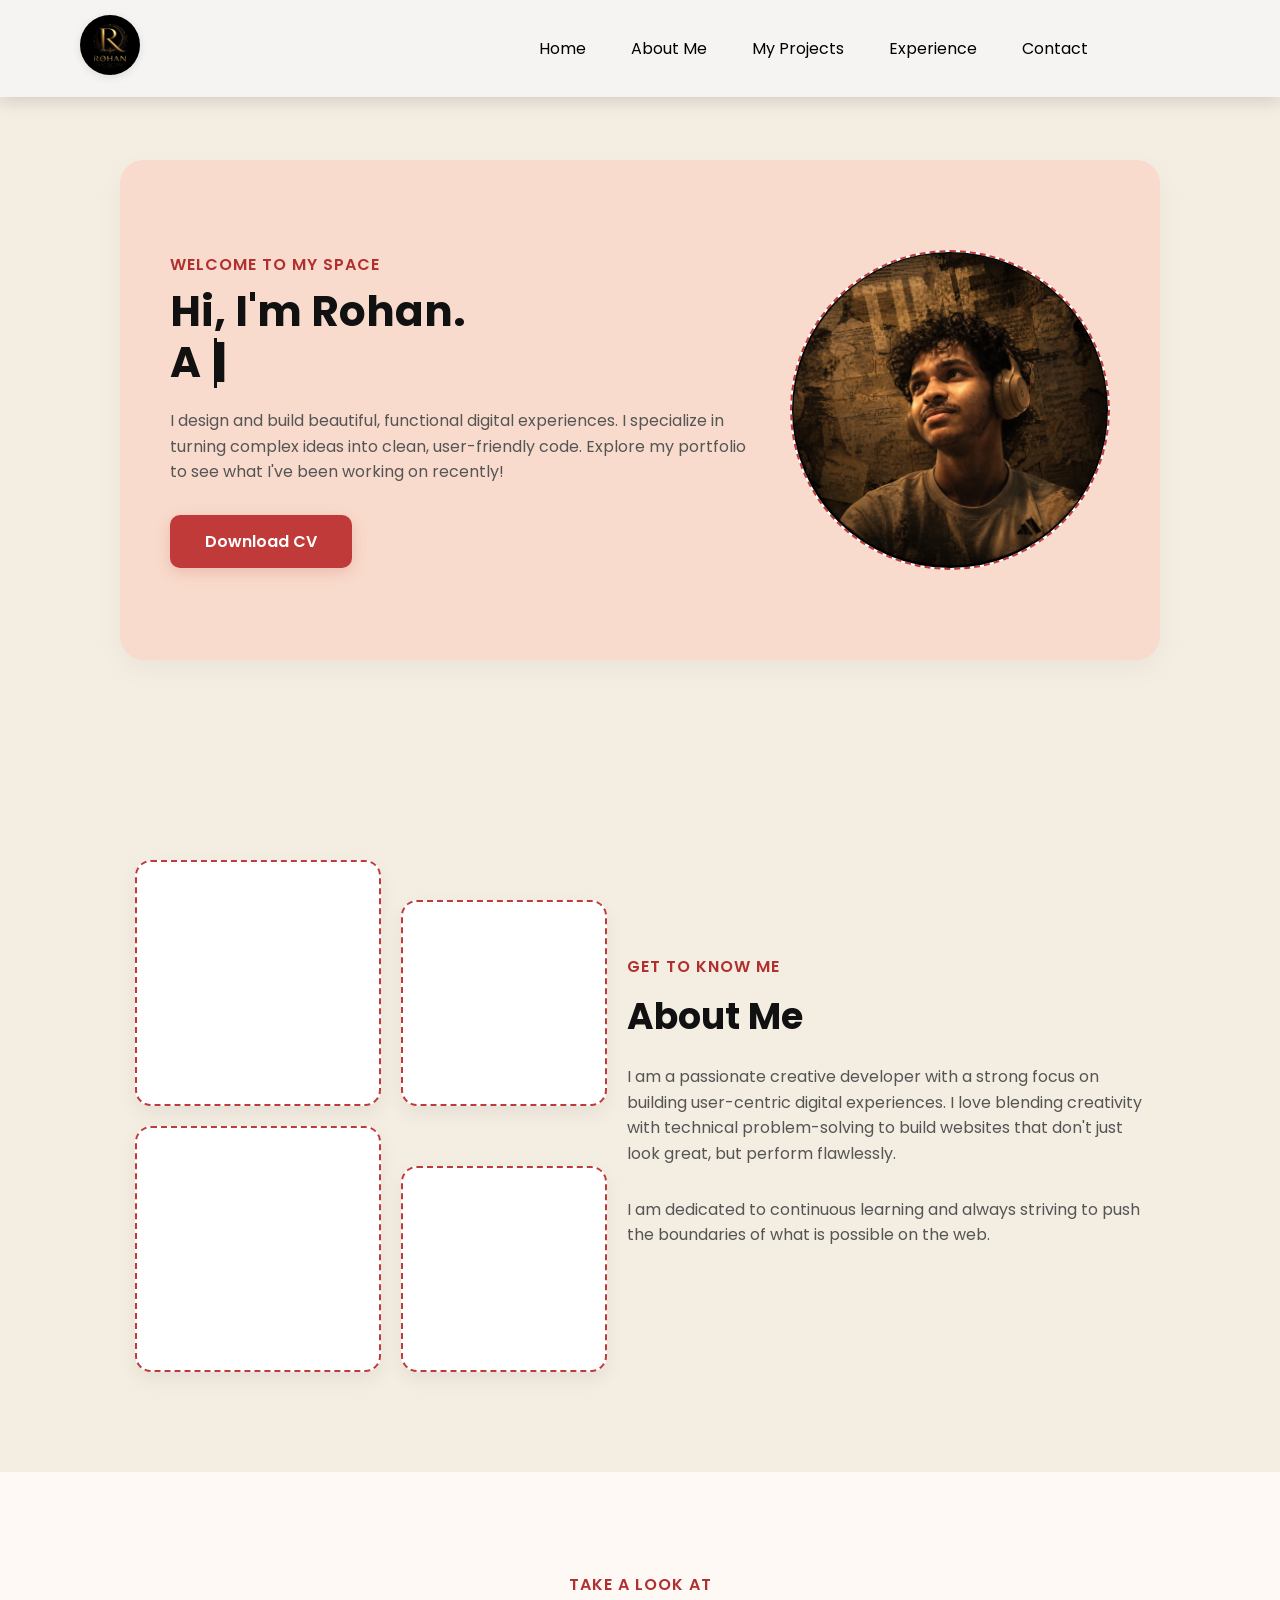
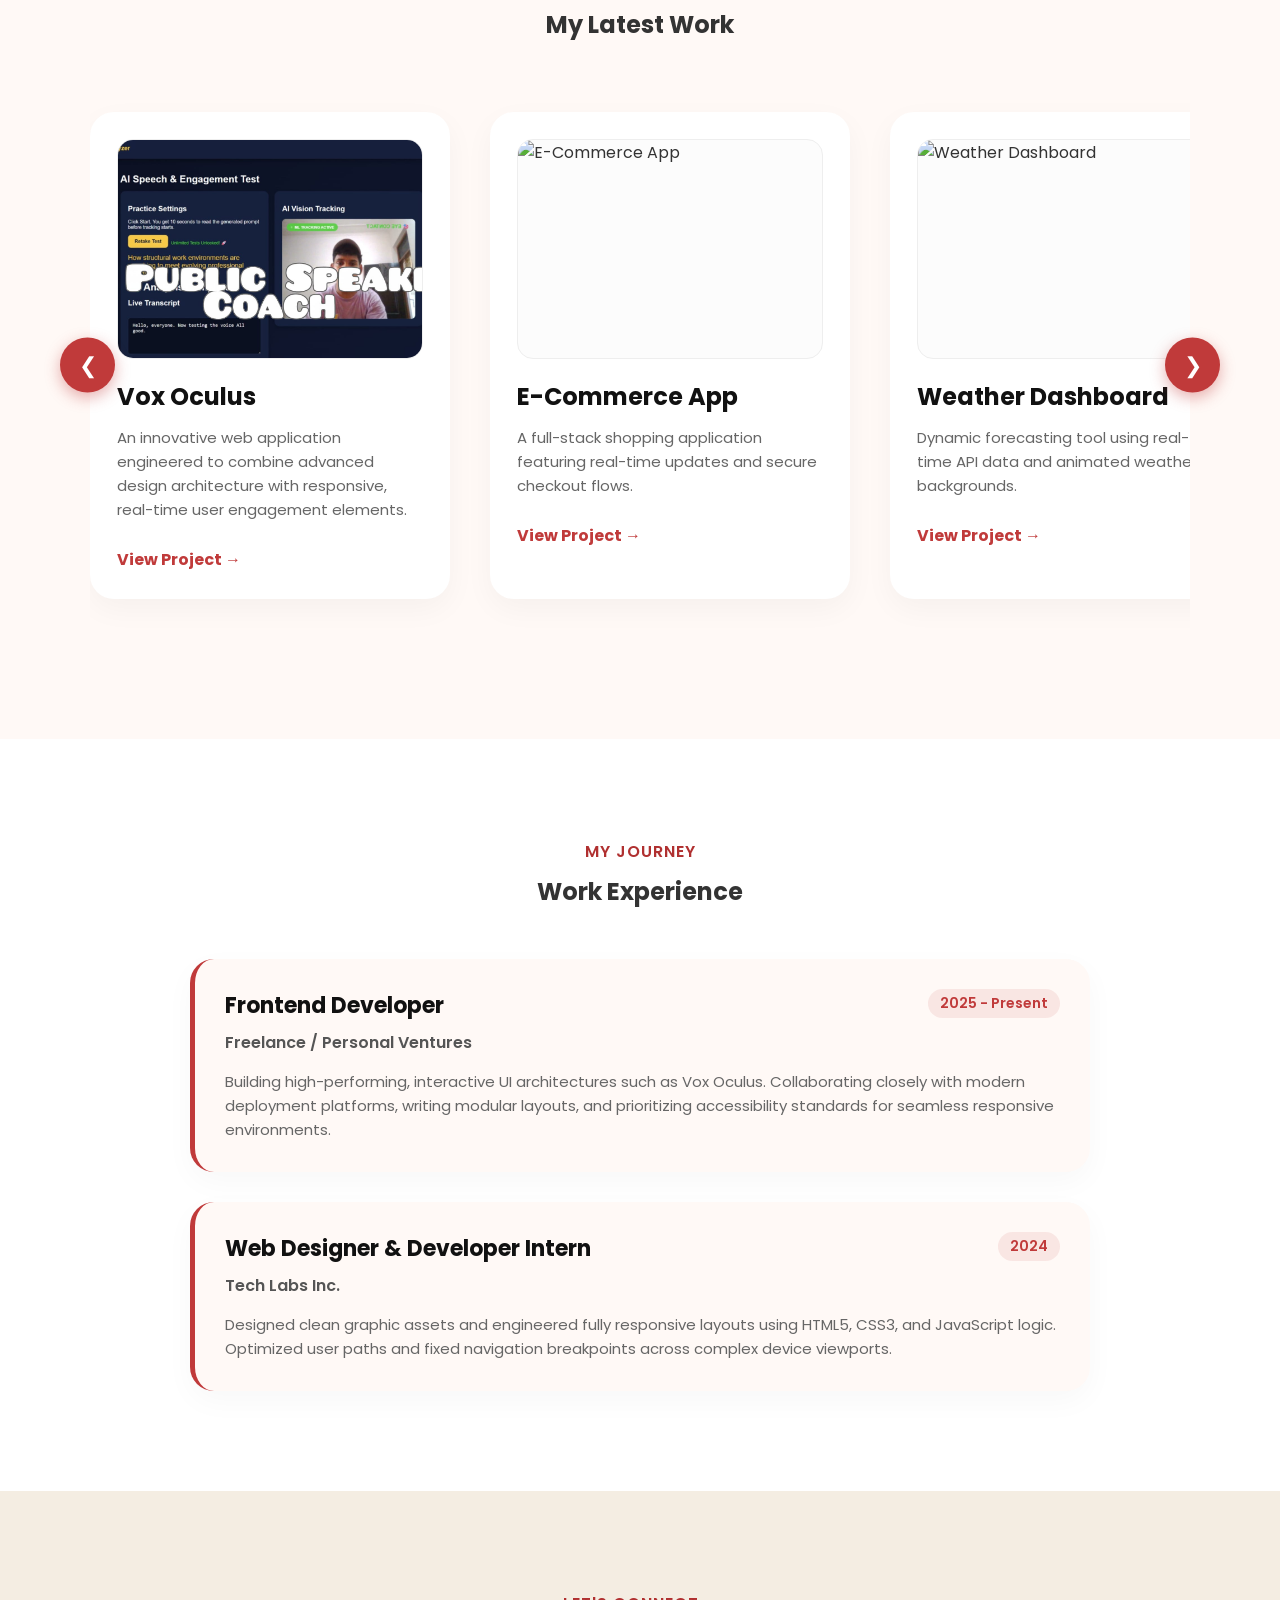
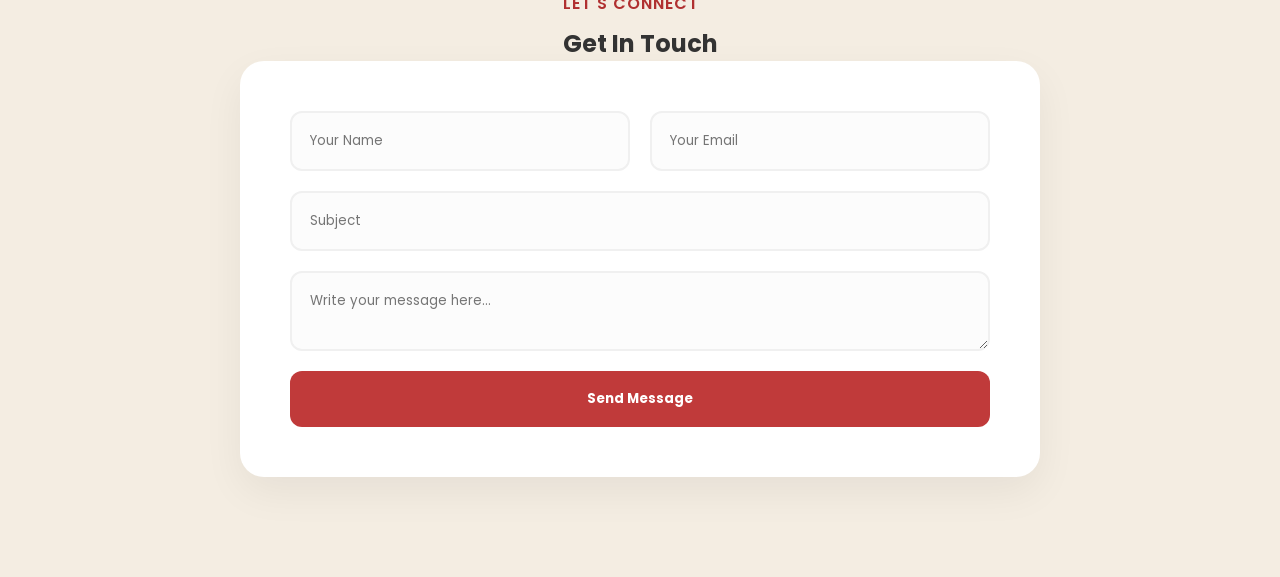
==== commit a40a1740: "Update index.html" ====
--- a/index.html
+++ b/index.html
@@ -282,18 +282,18 @@
             position: relative;
         }
 
-        .project-img::after {
-            content: 'Project Preview';
-            position: absolute;
-            top: 50%; left: 50%;
-            transform: translate(-50%, -50%);
-            color: #ccc;
-            font-size: 14px;
-            font-weight: 500;
+        /* New styles to handle project images smoothly */
+        .project-img img {
+            width: 100%;
+            height: 100%;
+            object-fit: cover;
+            display: block;
             transition: transform 0.5s ease;
         }
 
-        .project-card:hover .project-img::after { transform: translate(-50%, -50%) scale(1.4); color: #c03a3a; }
+        .project-card:hover .project-img img {
+            transform: scale(1.08);
+        }
 
         .project-info h3 { font-size: 24px; color: #111; margin-bottom: 12px; }
         .project-info p { font-size: 15px; color: #666; margin-bottom: 25px; line-height: 1.6; }
@@ -307,6 +307,52 @@
             gap: 8px;
         }
 
+        /* --- EXPERIENCE SECTION --- */
+        .experience-section {
+            background-color: #fff;
+            padding: 100px 80px;
+            display: flex;
+            flex-direction: column;
+            align-items: center;
+            width: 100%;
+        }
+
+        .experience-header { text-align: center; margin-bottom: 50px; width: 100%; max-width: 1100px; }
+        
+        .experience-container {
+            width: 100%;
+            max-width: 900px;
+            display: flex;
+            flex-direction: column;
+            gap: 30px;
+        }
+
+        .experience-card {
+            background-color: #fff9f6;
+            padding: 30px;
+            border-radius: 24px;
+            box-shadow: 0 10px 30px rgba(0,0,0,0.03);
+            border-left: 5px solid #c03a3a;
+            transition: all 0.3s ease;
+        }
+
+        .experience-card:hover {
+            transform: translateY(-5px);
+            box-shadow: 0 15px 35px rgba(192, 58, 58, 0.08);
+        }
+
+        .exp-title-row {
+            display: flex;
+            justify-content: space-between;
+            align-items: flex-start;
+            margin-bottom: 8px;
+        }
+
+        .exp-title-row h3 { font-size: 22px; color: #111; font-weight: 700; }
+        .exp-date { color: #c03a3a; font-weight: 600; font-size: 14px; background: rgba(192, 58, 58, 0.1); padding: 4px 12px; border-radius: 20px; }
+        .exp-company { font-weight: 600; color: #555; margin-bottom: 15px; font-size: 16px; }
+        .experience-card p { font-size: 15px; color: #666; line-height: 1.6; }
+
         /* --- CONTACT SECTION --- */
         .contact-section { padding: 100px 80px; display: flex; flex-direction: column; align-items: center; }
         .contact-container {
@@ -341,10 +387,9 @@
         /* --- MEDIA QUERIES FOR RESPONSIVENESS ---  */
         /* ========================================= */
 
-        /* Tablets and smaller desktops */
         @media (max-width: 992px) {
             nav { padding: 15px 40px; }
-            .hero-section, .about-section, .projects-section, .contact-section {
+            .hero-section, .about-section, .projects-section, .experience-section, .contact-section {
                 padding: 60px 40px;
                 margin: 0;
             }
@@ -354,7 +399,7 @@
                 gap: 40px;
                 padding: 40px 30px;
             }
-            .hero-container { flex-direction: column-reverse; } /* Puts text below image */
+            .hero-container { flex-direction: column-reverse; } 
             .hero-image-placeholder {
                 width: 250px !important;
                 height: 250px !important;
@@ -362,17 +407,15 @@
             .about-images-wrapper { max-width: 100%; width: 80%; }
         }
 
-        /* Mobile Devices */
         @media (max-width: 768px) {
             nav { padding: 15px 20px; }
             nav .right { margin-right: 0; }
             
-            /* Enable Hamburger & Mobile Menu Layout */
             .hamburger { display: flex; }
             .right {
                 position: fixed;
                 top: 0;
-                right: -100%; /* Hidden off-screen initially */
+                right: -100%; 
                 width: 70%;
                 height: 100vh;
                 background-color: rgba(255, 255, 255, 0.98);
@@ -384,31 +427,30 @@
                 box-shadow: -10px 0 20px rgba(0,0,0,0.1);
                 z-index: 2000;
             }
-            .right.active-menu { right: 0; } /* Class toggled by JS */
+            .right.active-menu { right: 0; } 
             
             nav ul { flex-direction: column; gap: 30px; }
             nav ul li a { font-size: 20px; }
 
-            .hero-section, .about-section, .projects-section, .contact-section { padding: 40px 20px; }
+            .hero-section, .about-section, .projects-section, .experience-section, .contact-section { padding: 40px 20px; }
             .hero-text h2 { font-size: 32px; }
             .about-text h2 { font-size: 28px; }
 
+            .exp-title-row { flex-direction: column; gap: 8px; align-items: flex-start; }
             .input-row { flex-direction: column; gap: 20px; }
             .contact-container { padding: 30px 20px; }
             
-            /* Projects Section Adjustments */
-            .scroll-arrow { display: none; } /* Native swipe is better on mobile */
+            .scroll-arrow { display: none; } 
             .project-card { min-width: 280px; }
         }
 
-        /* Extra Small Mobile Devices */
         @media (max-width: 480px) {
             .hero-text h2 { font-size: 28px; }
             .hero-image-placeholder {
                 width: 200px !important;
                 height: 200px !important;
             }
-            .about-image-grid { grid-template-columns: 1fr; } /* Stack image grid */
+            .about-image-grid { grid-template-columns: 1fr; } 
             .img-slot:nth-child(even) { margin-top: 0; } 
         }
     </style>
@@ -429,6 +471,7 @@
                     <li><a href="#home">Home</a></li>
                     <li><a href="#about">About Me</a></li>
                     <li><a href="#projects">My Projects</a></li>
+                    <li><a href="#experience">Experience</a></li>
                     <li><a href="#contact">Contact</a></li>
                 </ul>
             </div>
@@ -482,7 +525,20 @@
                 <div class="projects-wrapper" id="projectsSlider">
                     
                     <div class="project-card">
-                        <div class="project-img"></div>
+                        <div class="project-img">
+                            <img src="voxoculus.jpg.jpeg" alt="Vox Oculus Preview">
+                        </div>
+                        <div class="project-info">
+                            <h3>Vox Oculus</h3>
+                            <p>An innovative web application engineered to combine advanced design architecture with responsive, real-time user engagement elements.</p>
+                            <a href="https://voxoculus.vercel.app" target="_blank" class="project-link">View Project &rarr;</a>
+                        </div>
+                    </div>
+
+                    <div class="project-card">
+                        <div class="project-img">
+                            <img src="ecommerce.jpg" alt="E-Commerce App">
+                        </div>
                         <div class="project-info">
                             <h3>E-Commerce App</h3>
                             <p>A full-stack shopping application featuring real-time updates and secure checkout flows.</p>
@@ -491,7 +547,9 @@
                     </div>
 
                     <div class="project-card">
-                        <div class="project-img"></div>
+                        <div class="project-img">
+                            <img src="weather.jpg" alt="Weather Dashboard">
+                        </div>
                         <div class="project-info">
                             <h3>Weather Dashboard</h3>
                             <p>Dynamic forecasting tool using real-time API data and animated weather backgrounds.</p>
@@ -500,7 +558,9 @@
                     </div>
 
                     <div class="project-card">
-                        <div class="project-img"></div>
+                        <div class="project-img">
+                            <img src="taskmanager.jpg" alt="Task Manager">
+                        </div>
                         <div class="project-info">
                             <h3>Task Manager</h3>
                             <p>A productivity app designed for daily goal tracking with drag-and-drop features.</p>
@@ -508,17 +568,35 @@
                         </div>
                     </div>
 
-                    <div class="project-card">
-                        <div class="project-img"></div>
-                        <div class="project-info">
-                            <h3>Agency Web</h3>
-                            <p>A modern creative agency template featuring GSAP animations and clean typography.</p>
-                            <a href="#" class="project-link">View Project &rarr;</a>
-                        </div>
-                    </div>
-
                 </div>
                 <button class="scroll-arrow right-arrow" id="scrollRightBtn">&#10095;</button>
+            </div>
+        </section>
+
+        <section id="experience" class="experience-section">
+            <div class="experience-header fade-in-up">
+                <p class="subheading">My Journey</p>
+                <h2>Work Experience</h2>
+            </div>
+            
+            <div class="experience-container fade-in-up">
+                <div class="experience-card">
+                    <div class="exp-title-row">
+                        <h3>Frontend Developer</h3>
+                        <span class="exp-date">2025 - Present</span>
+                    </div>
+                    <div class="exp-company">Freelance / Personal Ventures</div>
+                    <p>Building high-performing, interactive UI architectures such as Vox Oculus. Collaborating closely with modern deployment platforms, writing modular layouts, and prioritizing accessibility standards for seamless responsive environments.</p>
+                </div>
+
+                <div class="experience-card">
+                    <div class="exp-title-row">
+                        <h3>Web Designer & Developer Intern</h3>
+                        <span class="exp-date">2024</span>
+                    </div>
+                    <div class="exp-company">Tech Labs Inc.</div>
+                    <p>Designed clean graphic assets and engineered fully responsive layouts using HTML5, CSS3, and JavaScript logic. Optimized user paths and fixed navigation breakpoints across complex device viewports.</p>
+                </div>
             </div>
         </section>
 
@@ -600,7 +678,6 @@
             navMenu.classList.toggle('active-menu');
         });
 
-        // Close menu automatically when clicking a link
         document.querySelectorAll('#navMenu ul li a').forEach(link => {
             link.addEventListener('click', () => {
                 hamburger.classList.remove('active');
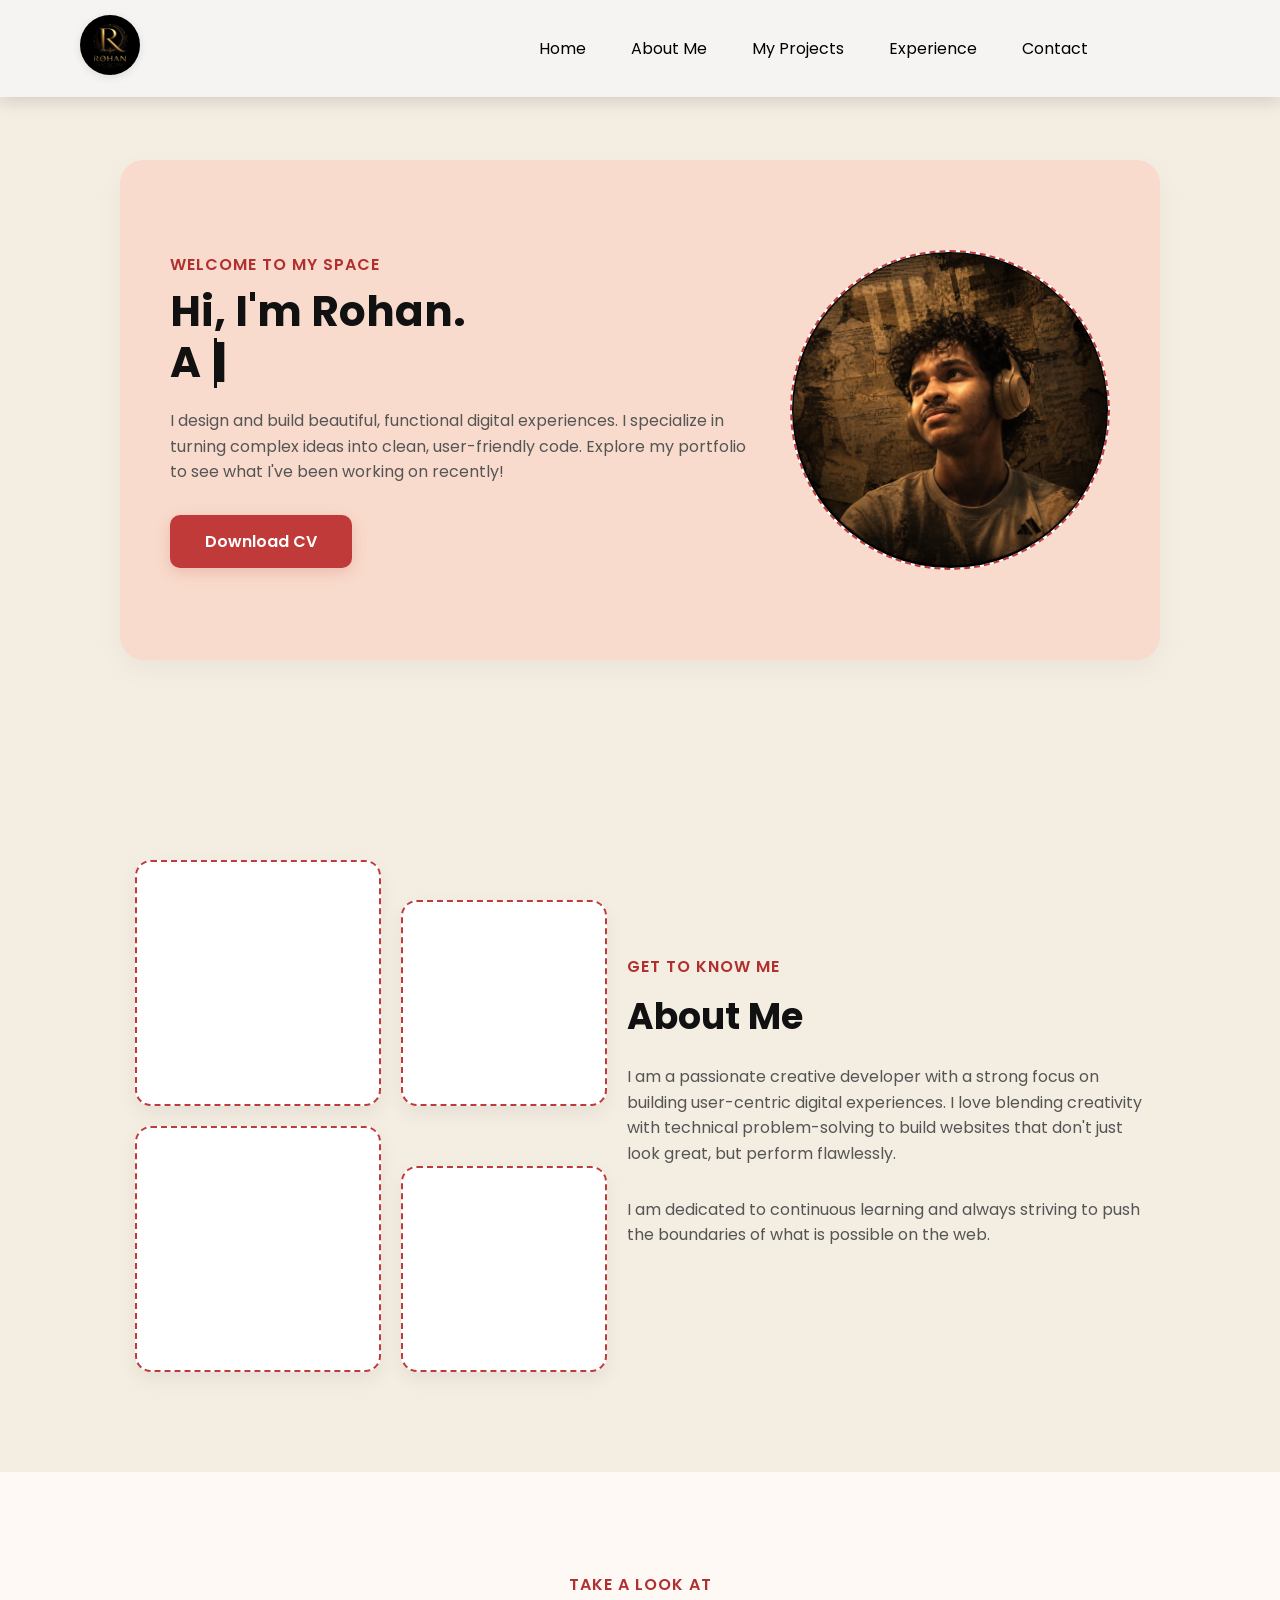
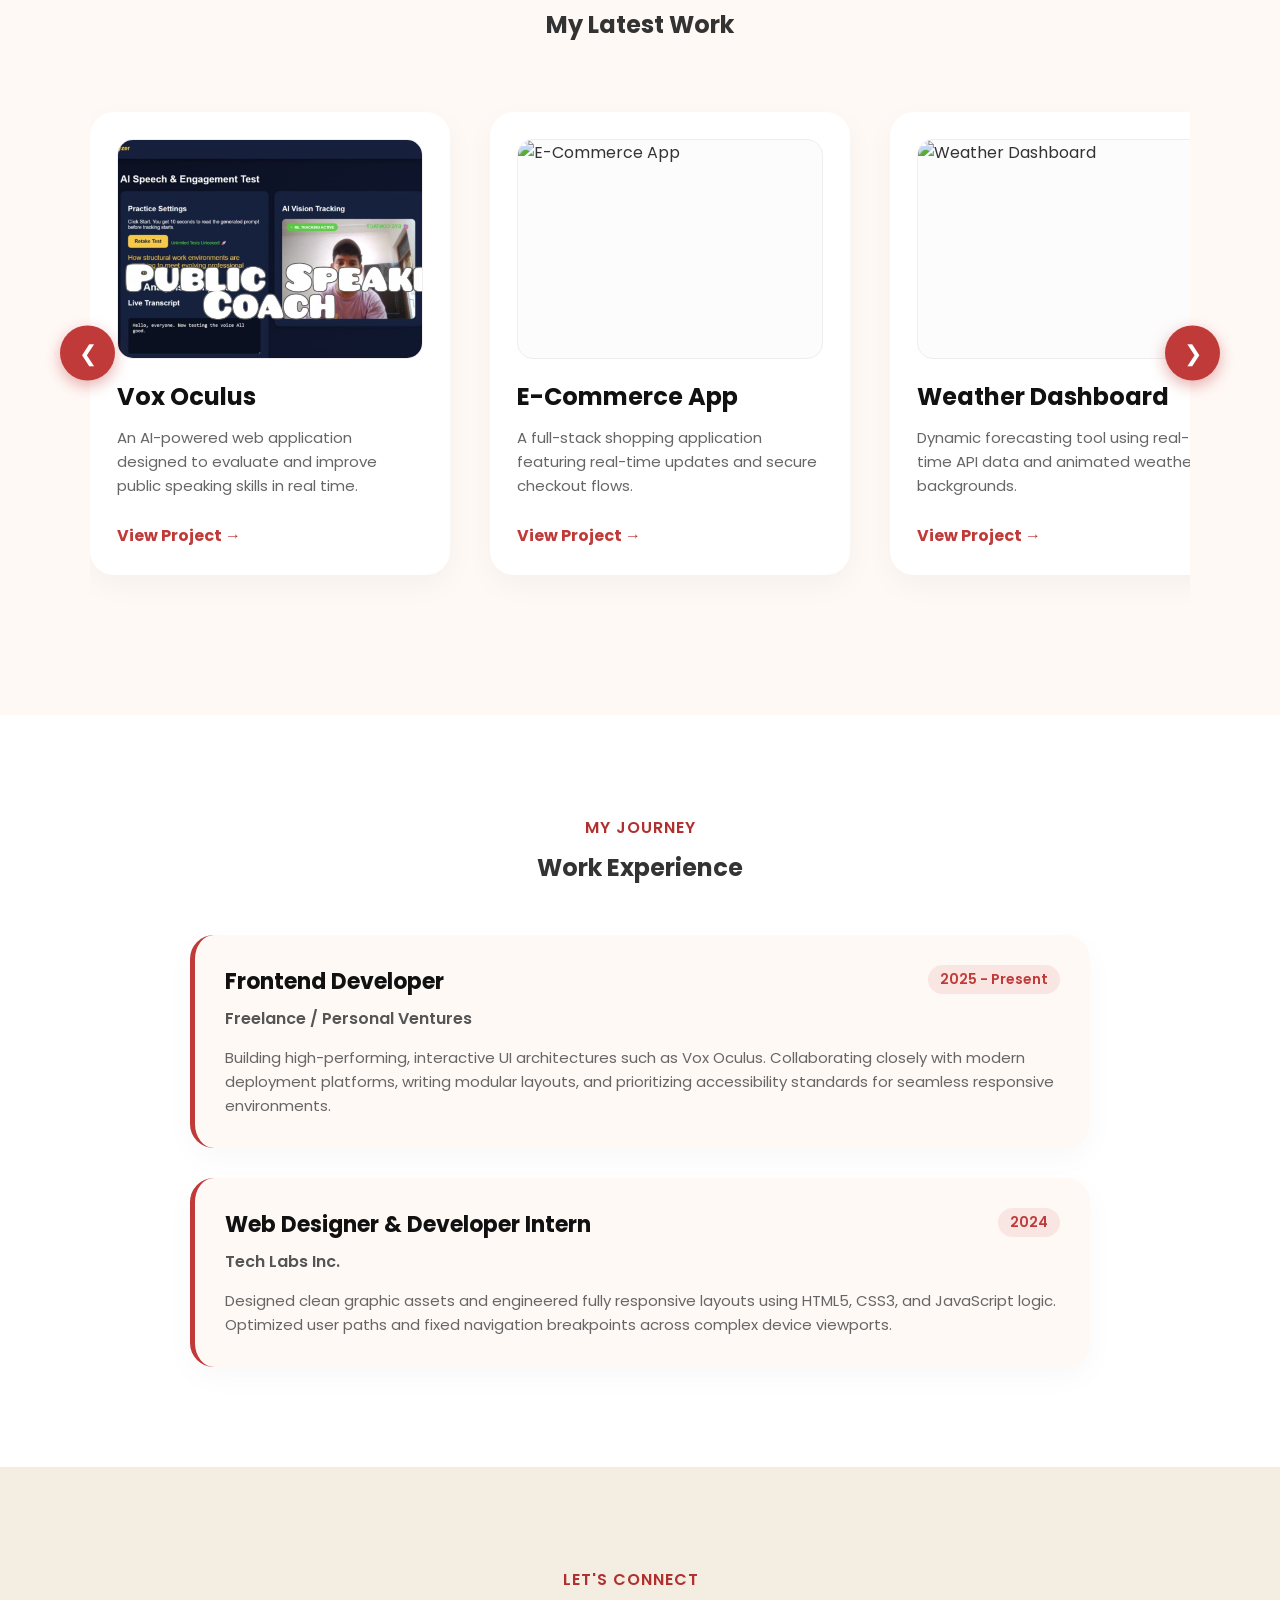
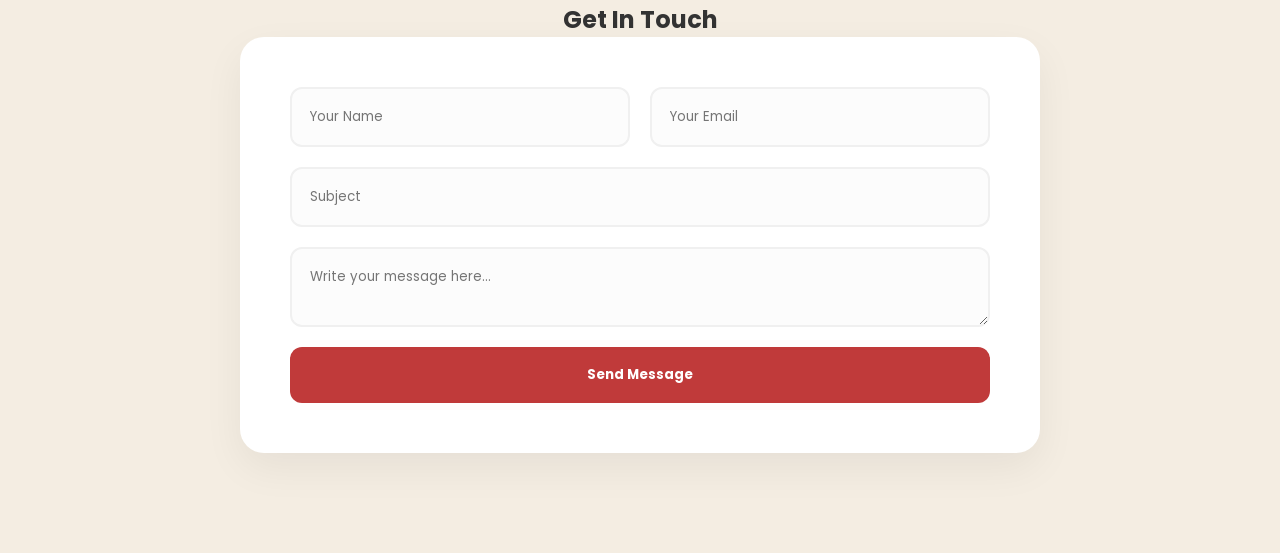
==== commit 1812aa7c: "Update index.html" ====
--- a/index.html
+++ b/index.html
@@ -530,7 +530,7 @@
                         </div>
                         <div class="project-info">
                             <h3>Vox Oculus</h3>
-                            <p>An innovative web application engineered to combine advanced design architecture with responsive, real-time user engagement elements.</p>
+                            <p>An AI-powered web application designed to evaluate and improve public speaking skills in real time.</p>
                             <a href="https://voxoculus.vercel.app" target="_blank" class="project-link">View Project &rarr;</a>
                         </div>
                     </div>
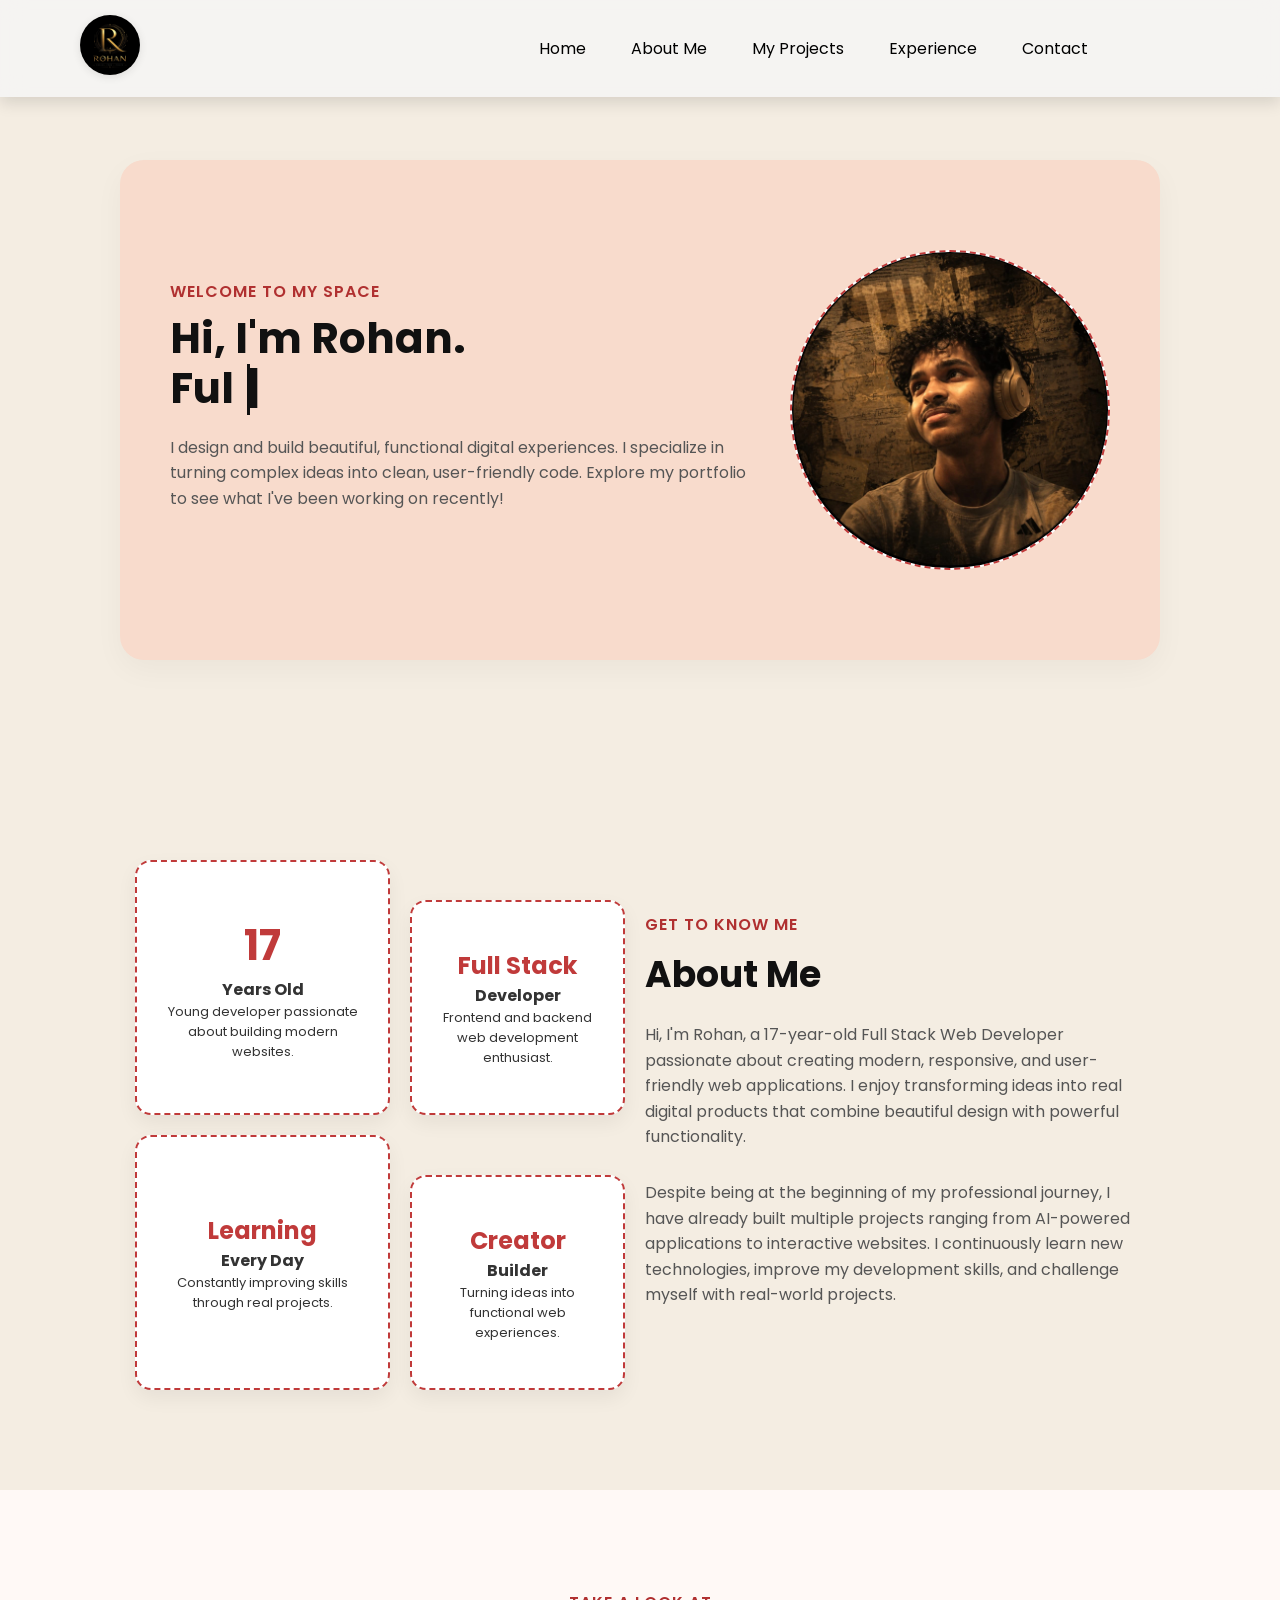
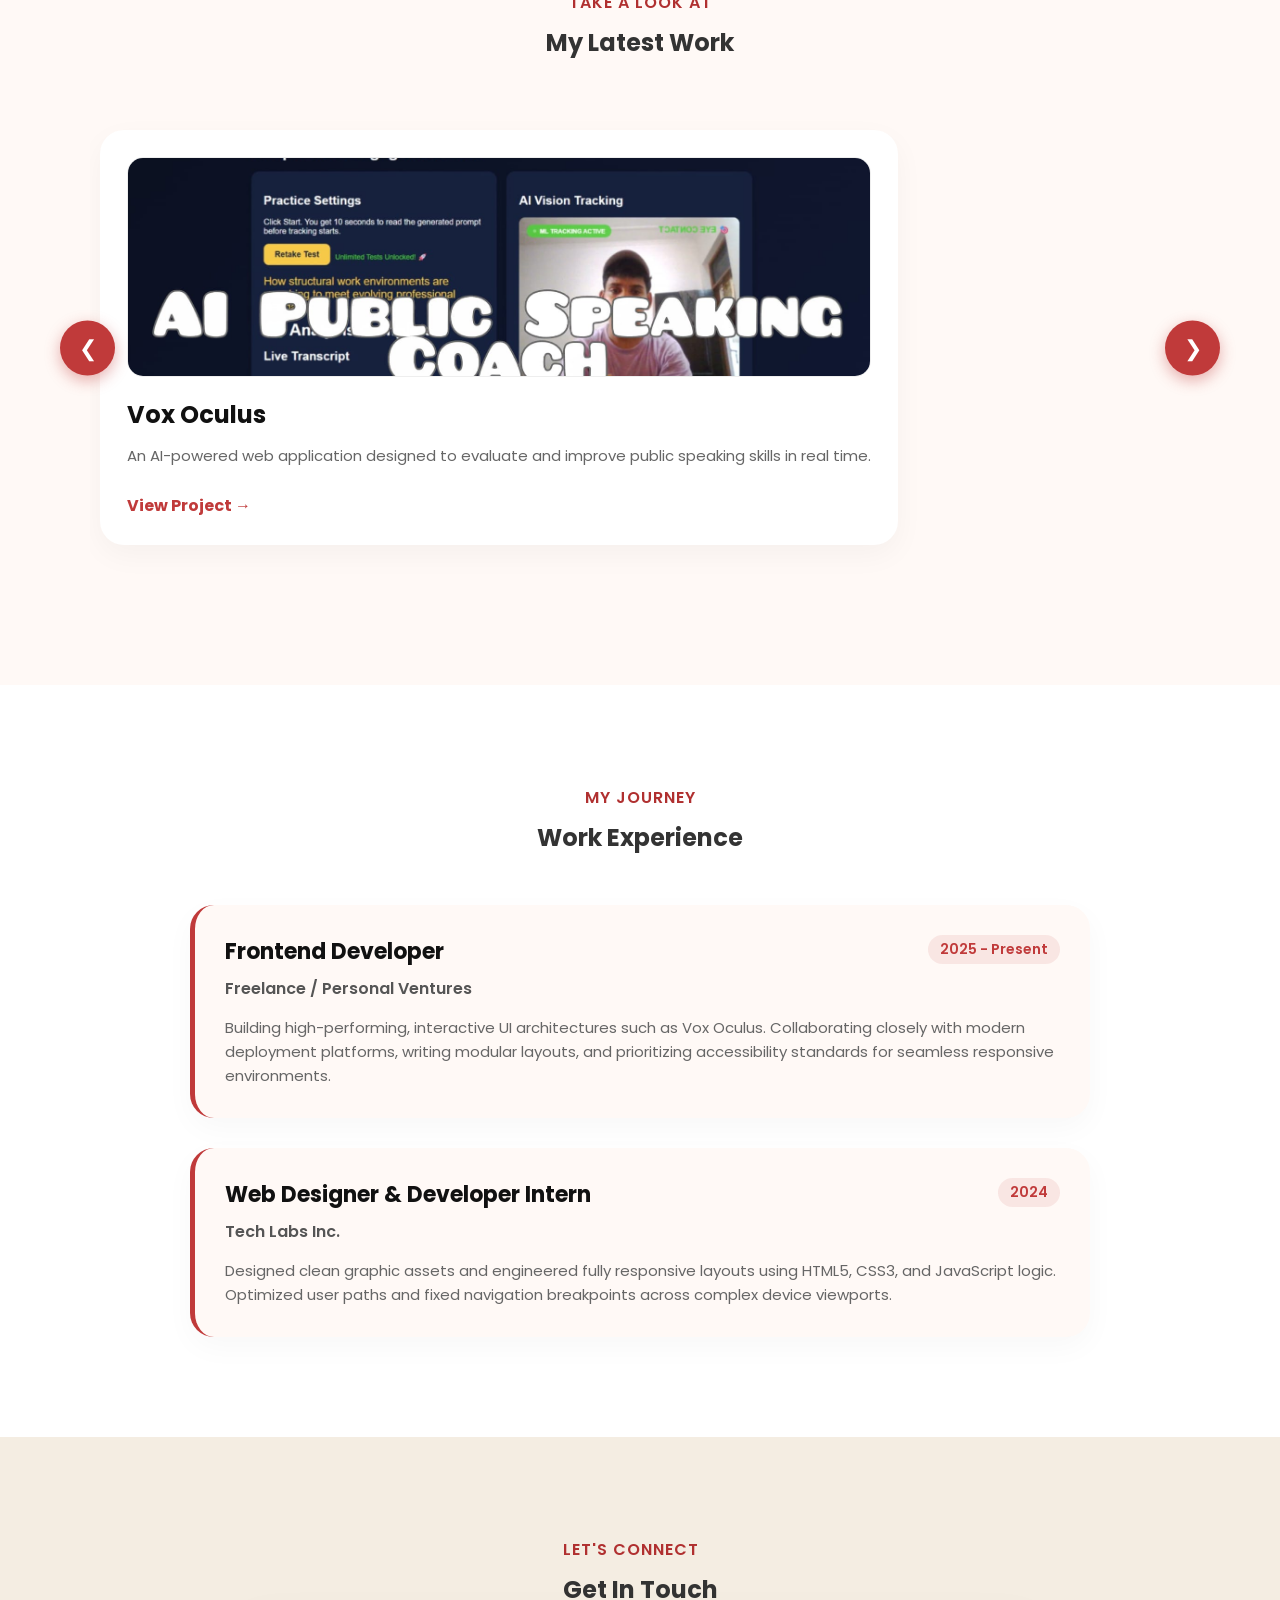
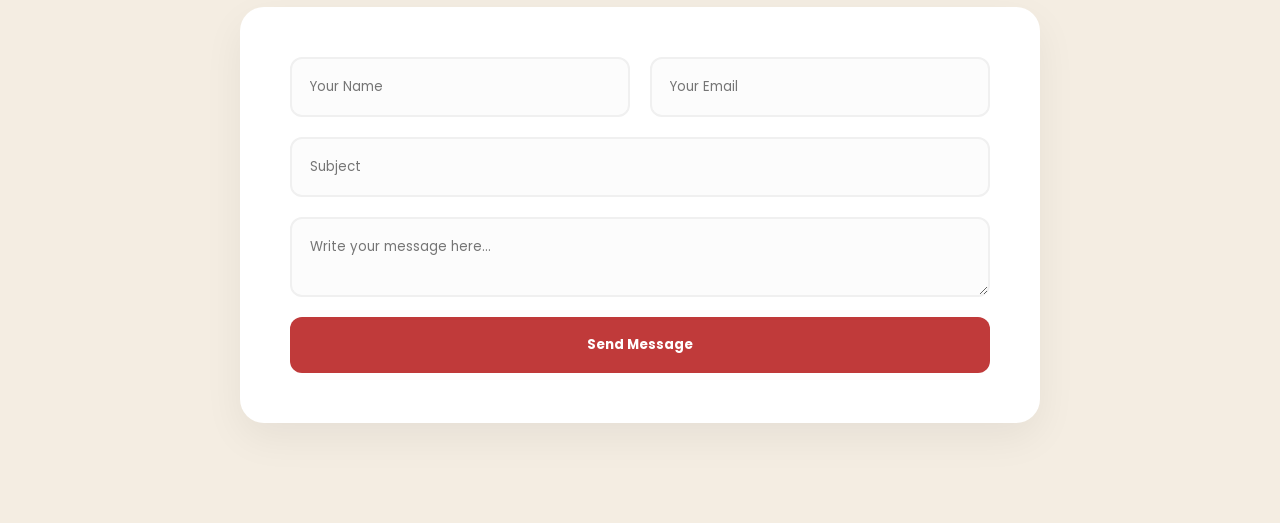
==== commit cc34ea39: "Update index.html" ====
--- a/index.html
+++ b/index.html
@@ -455,6 +455,7 @@
         }
     </style>
 </head>
+
 <body>
     <header>
         <nav>
@@ -489,7 +490,7 @@
                         <span id="cursor" class="cursor">|</span>
                     </h2>
                     <p class="description">I design and build beautiful, functional digital experiences. I specialize in turning complex ideas into clean, user-friendly code. Explore my portfolio to see what I've been working on recently!</p>
-                    <a href="#" class="hero-btn">Download CV</a>
+                    
                 </div>
                 <img src="my.jpeg" alt="Hero Image" class="hero-image-placeholder">
             </div>
@@ -498,18 +499,40 @@
         <section id="about" class="about-section">
             <div class="about-container">
                 <div class="about-images-wrapper fade-in-right">
-                    <div class="about-image-grid">
-                        <div class="img-slot"></div>
-                        <div class="img-slot"></div>
-                        <div class="img-slot"></div>
-                        <div class="img-slot"></div>
-                    </div>
-                </div>
-                <div class="about-text fade-in-left">
+                    
+<div class="about-image-grid">
+
+<div class="img-slot" style="display:flex;flex-direction:column;justify-content:center;align-items:center;text-align:center;padding:20px;">
+<h2 style="color:#c03a3a;font-size:42px;">17</h2>
+<p style="font-weight:700;">Years Old</p>
+<p style="font-size:13px;">Young developer passionate about building modern websites.</p>
+</div>
+
+<div class="img-slot" style="display:flex;flex-direction:column;justify-content:center;align-items:center;text-align:center;padding:20px;">
+<h2 style="color:#c03a3a;font-size:24px;">Full Stack</h2>
+<p style="font-weight:700;">Developer</p>
+<p style="font-size:13px;">Frontend and backend web development enthusiast.</p>
+</div>
+
+<div class="img-slot" style="display:flex;flex-direction:column;justify-content:center;align-items:center;text-align:center;padding:20px;">
+<h2 style="color:#c03a3a;font-size:24px;">Learning</h2>
+<p style="font-weight:700;">Every Day</p>
+<p style="font-size:13px;">Constantly improving skills through real projects.</p>
+</div>
+
+<div class="img-slot" style="display:flex;flex-direction:column;justify-content:center;align-items:center;text-align:center;padding:20px;">
+<h2 style="color:#c03a3a;font-size:24px;">Creator</h2>
+<p style="font-weight:700;">Builder</p>
+<p style="font-size:13px;">Turning ideas into functional web experiences.</p>
+</div>
+
+</div>
+</div>
+<div class="about-text fade-in-left">
                     <p class="subheading">Get to know me</p>
                     <h2>About Me</h2>
-                    <p class="description">I am a passionate creative developer with a strong focus on building user-centric digital experiences. I love blending creativity with technical problem-solving to build websites that don't just look great, but perform flawlessly.</p>
-                    <p class="description">I am dedicated to continuous learning and always striving to push the boundaries of what is possible on the web.</p>
+                    <p class="description">Hi, I'm Rohan, a 17-year-old Full Stack Web Developer passionate about creating modern, responsive, and user-friendly web applications. I enjoy transforming ideas into real digital products that combine beautiful design with powerful functionality.</p>
+                    <p class="description">Despite being at the beginning of my professional journey, I have already built multiple projects ranging from AI-powered applications to interactive websites. I continuously learn new technologies, improve my development skills, and challenge myself with real-world projects.</p>
                 </div>
             </div>
         </section>
@@ -522,9 +545,7 @@
 
             <div class="carousel-container pop-in">
                 <button class="scroll-arrow left-arrow" id="scrollLeftBtn">&#10094;</button>
-                <div class="projects-wrapper" id="projectsSlider">
-                    
-                    <div class="project-card">
+                <div class="projects-wrapper" id="projectsSlider"><div class="project-card">
                         <div class="project-img">
                             <img src="voxoculus.jpg.jpeg" alt="Vox Oculus Preview">
                         </div>
@@ -534,40 +555,6 @@
                             <a href="https://voxoculus.vercel.app" target="_blank" class="project-link">View Project &rarr;</a>
                         </div>
                     </div>
-
-                    <div class="project-card">
-                        <div class="project-img">
-                            <img src="ecommerce.jpg" alt="E-Commerce App">
-                        </div>
-                        <div class="project-info">
-                            <h3>E-Commerce App</h3>
-                            <p>A full-stack shopping application featuring real-time updates and secure checkout flows.</p>
-                            <a href="#" class="project-link">View Project &rarr;</a>
-                        </div>
-                    </div>
-
-                    <div class="project-card">
-                        <div class="project-img">
-                            <img src="weather.jpg" alt="Weather Dashboard">
-                        </div>
-                        <div class="project-info">
-                            <h3>Weather Dashboard</h3>
-                            <p>Dynamic forecasting tool using real-time API data and animated weather backgrounds.</p>
-                            <a href="#" class="project-link">View Project &rarr;</a>
-                        </div>
-                    </div>
-
-                    <div class="project-card">
-                        <div class="project-img">
-                            <img src="taskmanager.jpg" alt="Task Manager">
-                        </div>
-                        <div class="project-info">
-                            <h3>Task Manager</h3>
-                            <p>A productivity app designed for daily goal tracking with drag-and-drop features.</p>
-                            <a href="#" class="project-link">View Project &rarr;</a>
-                        </div>
-                    </div>
-
                 </div>
                 <button class="scroll-arrow right-arrow" id="scrollRightBtn">&#10095;</button>
             </div>
@@ -622,7 +609,7 @@
     <script>
         // TYPEWRITER
         const textLine1 = "Hi, I'm Rohan.";
-        const textLine2 = "A Creative Designer & Developer.";
+        const textLine2 = "Full Stack Web Developer";
         const speed = 75; 
         let i = 0, j = 0;
 
